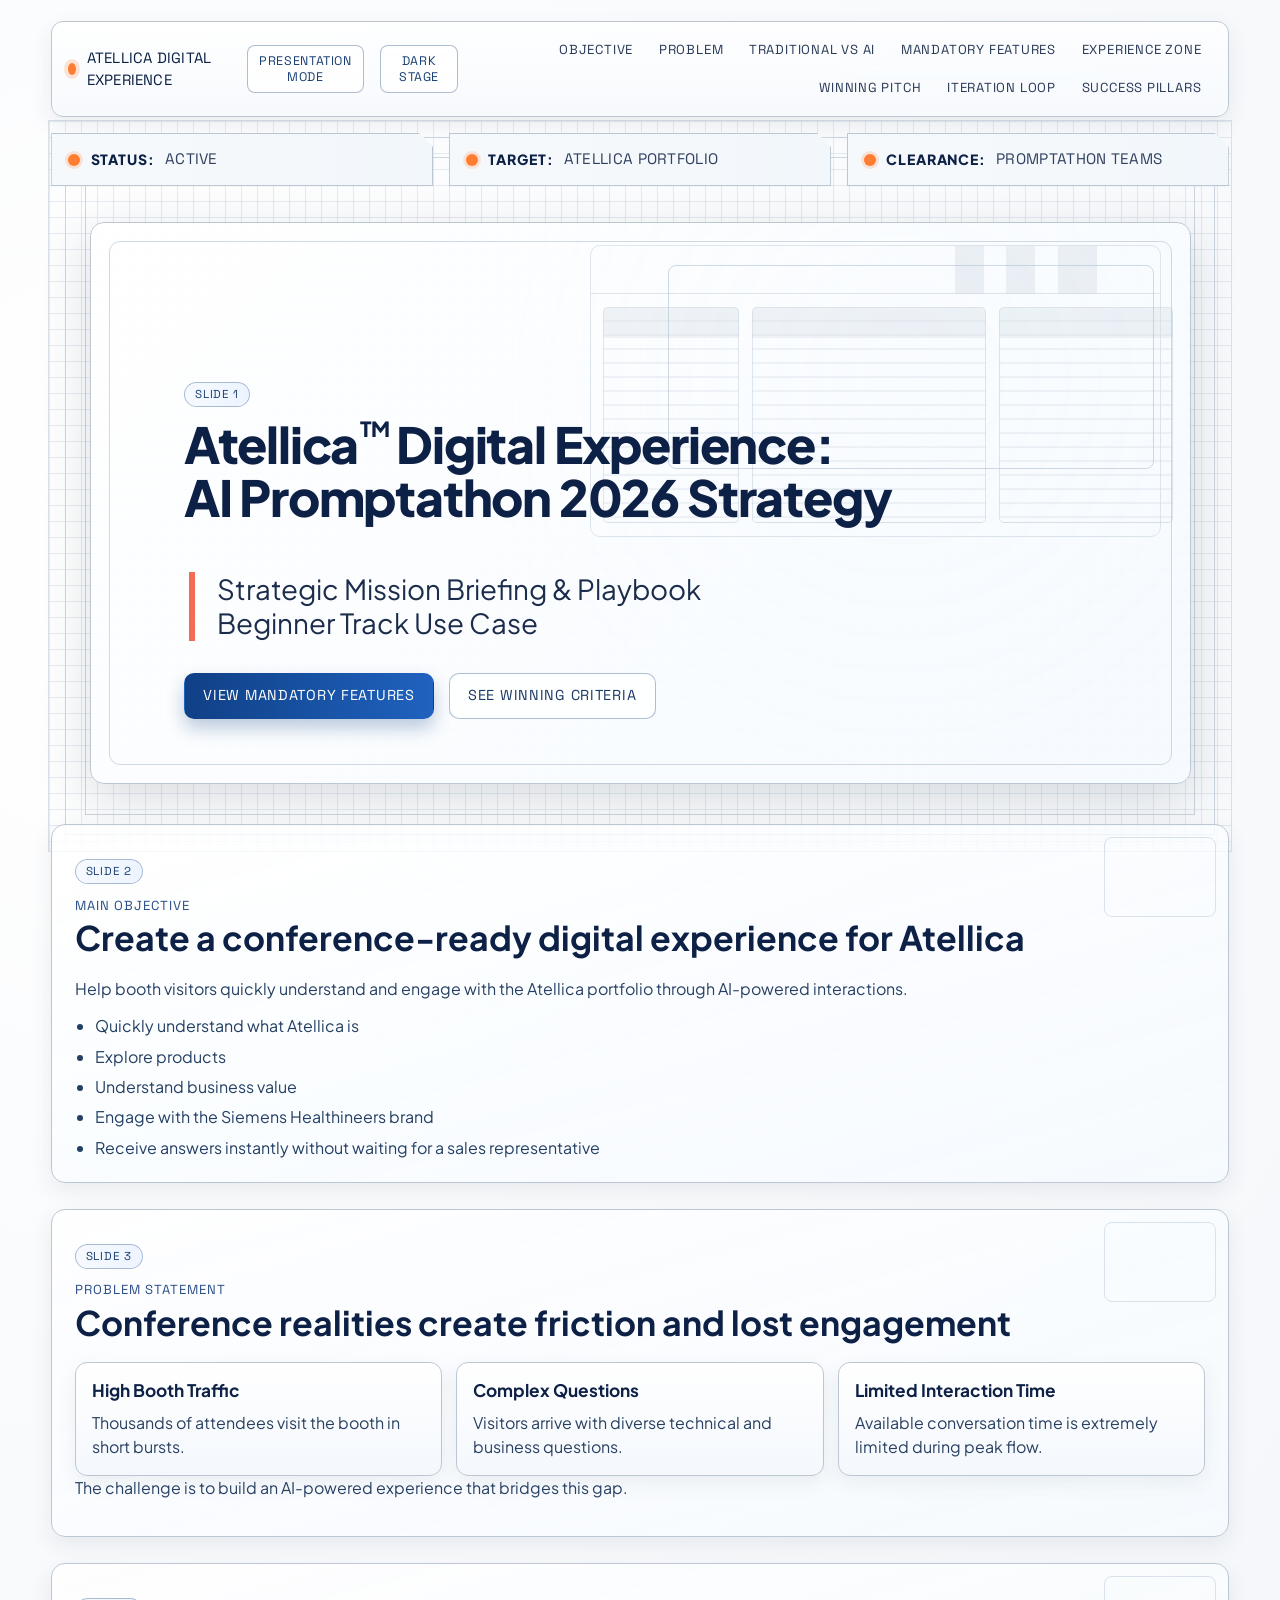
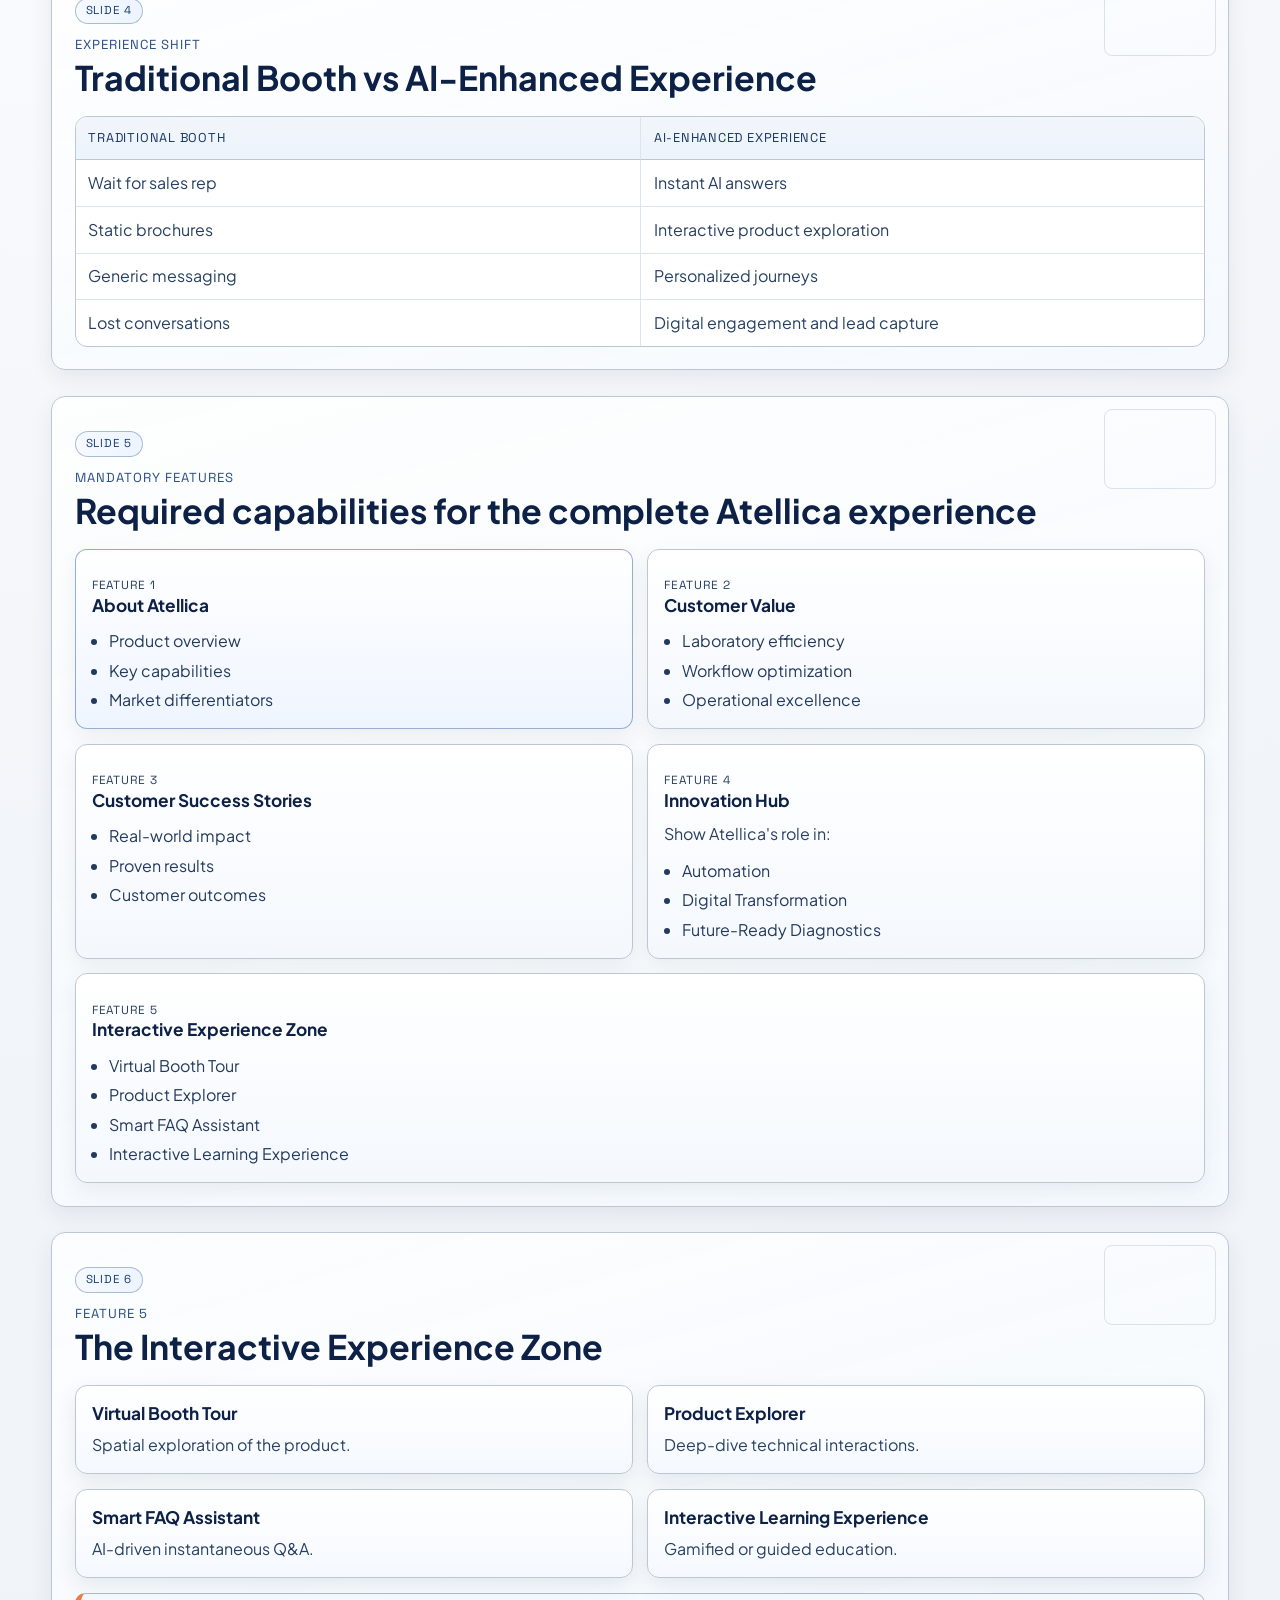
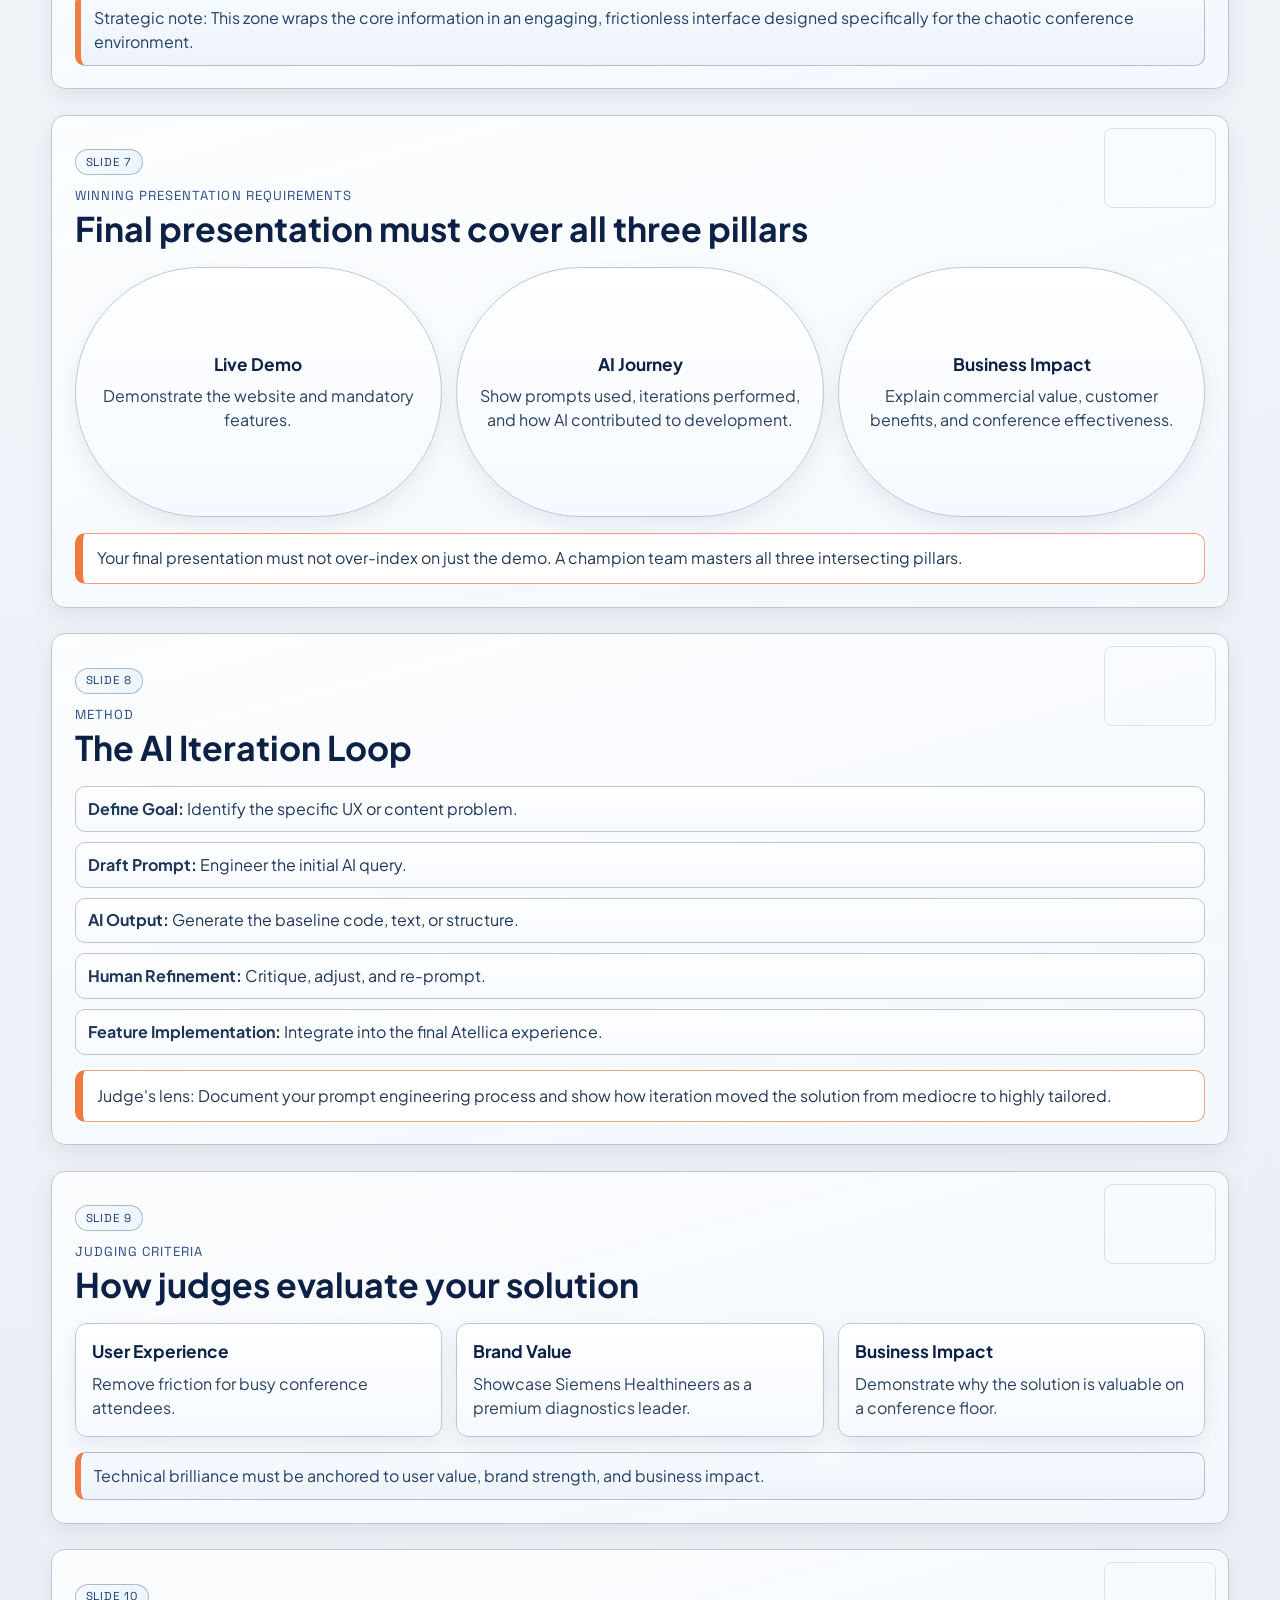
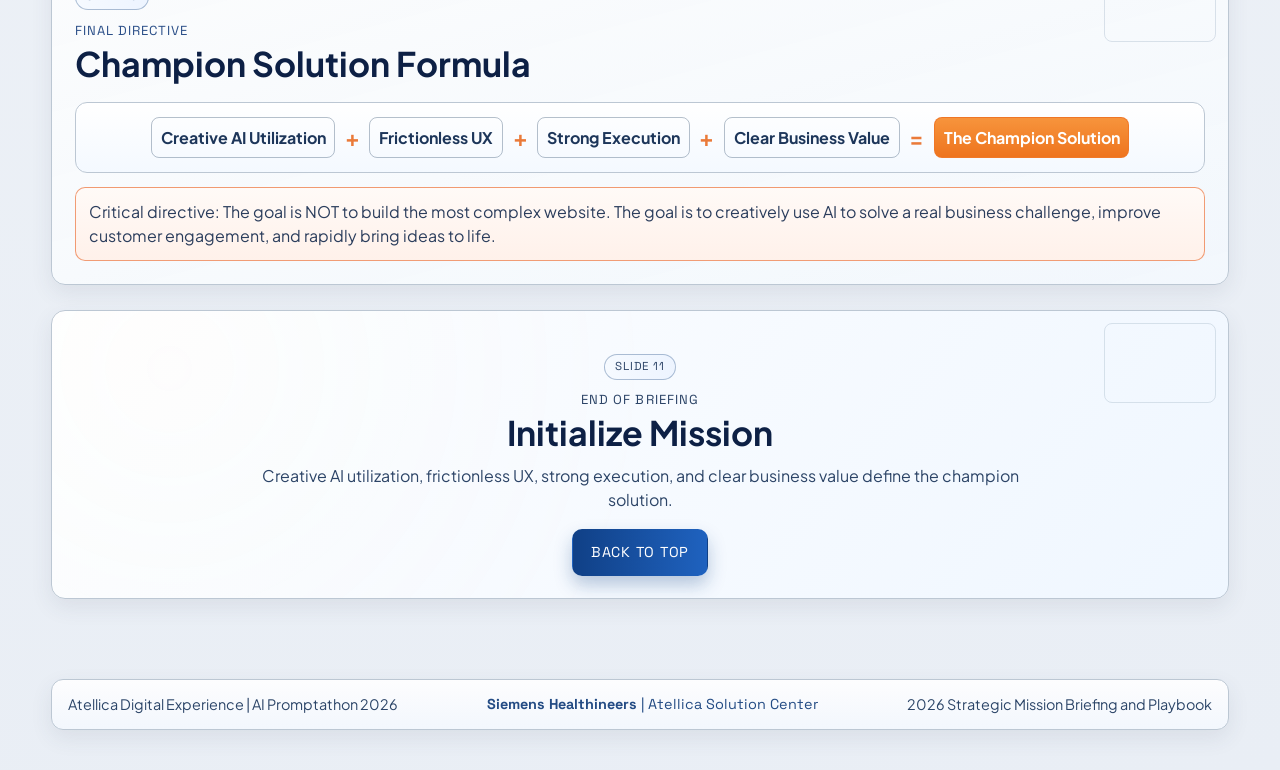
==== AI Beginner/index.html @ e0480869 "Initial commit" ====
<!doctype html>
<html lang="en">
  <head>
    <meta charset="UTF-8" />
    <meta name="viewport" content="width=device-width, initial-scale=1" />
    <title>Atellica Digital Experience: AI Promptathon 2026 Strategy</title>
    <meta
      name="description"
      content="Strategic mission briefing and playbook for the Atellica Digital Experience AI Promptathon 2026 beginner track use case."
    />
    <meta
      name="keywords"
      content="Atellica, AI Promptathon, strategy, mission briefing, playbook, digital experience"
    />
    <meta name="author" content="Atellica Digital Experience Team" />
    <meta name="robots" content="index, follow" />

    <meta property="og:type" content="website" />
    <meta property="og:url" content="https://atellica-dx.example.com/" />
    <meta
      property="og:title"
      content="Atellica Digital Experience: AI Promptathon 2026 Strategy"
    />
    <meta
      property="og:description"
      content="Strategic mission briefing and playbook for the beginner track use case."
    />
    <meta property="og:site_name" content="Atellica Digital Experience" />
    <meta property="og:locale" content="en_US" />

    <meta name="twitter:card" content="summary_large_image" />
    <meta
      name="twitter:title"
      content="Atellica Digital Experience: AI Promptathon 2026 Strategy"
    />
    <meta
      name="twitter:description"
      content="Strategic mission briefing and playbook for the beginner track use case."
    />
    <meta property="og:image" content="https://atellica-dx.example.com/social-preview.svg" />
    <meta name="twitter:image" content="https://atellica-dx.example.com/social-preview.svg" />
    <meta name="theme-color" content="#0d2045" />

    <link rel="canonical" href="https://atellica-dx.example.com/" />
    <link rel="icon" type="image/svg+xml" href="favicon.svg" />
    <link rel="preconnect" href="https://fonts.googleapis.com" />
    <link rel="preconnect" href="https://fonts.gstatic.com" crossorigin />
    <link
      href="https://fonts.googleapis.com/css2?family=Plus+Jakarta+Sans:wght@400;500;700;800&family=Space+Grotesk:wght@500;700&display=swap"
      rel="stylesheet"
    />
    <link rel="stylesheet" href="styles.css" />

    <script type="application/ld+json">
      {
        "@context": "https://schema.org",
        "@graph": [
          {
            "@type": "Organization",
            "@id": "https://atellica-dx.example.com/#organization",
            "name": "Atellica Digital Experience",
            "url": "https://atellica-dx.example.com/"
          },
          {
            "@type": "WebPage",
            "@id": "https://atellica-dx.example.com/#webpage",
            "name": "Atellica Digital Experience: AI Promptathon 2026 Strategy",
            "description": "Strategic mission briefing and playbook for the beginner track use case.",
            "isPartOf": {
              "@id": "https://atellica-dx.example.com/#website"
            },
            "about": {
              "@type": "Thing",
              "name": "AI Promptathon 2026"
            },
            "inLanguage": "en"
          },
          {
            "@type": "WebSite",
            "@id": "https://atellica-dx.example.com/#website",
            "url": "https://atellica-dx.example.com/",
            "name": "Atellica Digital Experience"
          },
          {
            "@type": "Event",
            "name": "AI Promptathon 2026",
            "eventStatus": "https://schema.org/EventScheduled",
            "eventAttendanceMode": "https://schema.org/OnlineEventAttendanceMode",
            "organizer": {
              "@id": "https://atellica-dx.example.com/#organization"
            },
            "description": "Strategic mission briefing and playbook for the beginner track." 
          }
        ]
      }
    </script>
  </head>
  <body>
    <a class="skip-link" href="#main-content">Skip to content</a>

    <div class="page-bg" aria-hidden="true"></div>

    <header class="site-header">
      <div class="nav-shell">
        <a class="brand" href="#main-content" aria-label="Atellica home">
          <span class="brand-mark" aria-hidden="true"></span>
          <span class="brand-text">Atellica Digital Experience</span>
        </a>
        <button class="menu-toggle" type="button" aria-expanded="false" aria-controls="site-nav">
          Menu
        </button>
        <button id="presentation-toggle" class="presentation-toggle" type="button" aria-pressed="false">
          Presentation Mode
        </button>
        <button id="theme-toggle" class="presentation-toggle" type="button" aria-pressed="false">
          Dark Stage
        </button>
        <nav id="site-nav" class="site-nav" aria-label="Primary navigation">
          <a href="#mission">Objective</a>
          <a href="#challenge">Problem</a>
          <a href="#comparison">Traditional vs AI</a>
          <a href="#features">Mandatory Features</a>
          <a href="#zone">Experience Zone</a>
          <a href="#winning-pitch">Winning Pitch</a>
          <a href="#iteration-loop">Iteration Loop</a>
          <a href="#success-pillars">Success Pillars</a>
        </nav>
      </div>

      <div class="chip-row" aria-label="Mission metadata">
        <div class="chip">
          <span class="dot" aria-hidden="true"></span>
          <span class="chip-label">Status:</span>
          <span class="chip-value">Active</span>
        </div>
        <div class="chip">
          <span class="dot" aria-hidden="true"></span>
          <span class="chip-label">Target:</span>
          <span class="chip-value">Atellica Portfolio</span>
        </div>
        <div class="chip">
          <span class="dot" aria-hidden="true"></span>
          <span class="chip-label">Clearance:</span>
          <span class="chip-value">Promptathon Teams</span>
        </div>
      </div>
    </header>

    <main id="main-content" class="main-shell">
      <section class="hero-wrap" aria-labelledby="hero-title" data-slide="Slide 1">
        <div class="hero-card">
          <p class="slide-label">Slide 1</p>
          <div class="wireframe" aria-hidden="true">
            <div class="wf-toolbar"></div>
            <div class="wf-columns">
              <div class="wf-col-left"></div>
              <div class="wf-col-center"></div>
              <div class="wf-col-right"></div>
            </div>
          </div>

          <h1 id="hero-title">
            Atellica<span class="tm">TM</span> Digital Experience:
            <br />
            AI Promptathon 2026 Strategy
          </h1>

          <p class="subhead">
            Strategic Mission Briefing &amp; Playbook
            <br />
            Beginner Track Use Case
          </p>

          <div class="hero-actions">
            <a class="btn btn-primary" href="#features">View Mandatory Features</a>
            <a class="btn btn-ghost" href="#winning-pitch">See Winning Criteria</a>
          </div>
        </div>
      </section>

      <section id="mission" class="section" aria-labelledby="mission-title" data-slide="Slide 2">
        <p class="slide-label">Slide 2</p>
        <div class="section-head">
          <p class="eyebrow">Main Objective</p>
          <h2 id="mission-title">Create a conference-ready digital experience for Atellica</h2>
        </div>
        <p class="lead-text">Help booth visitors quickly understand and engage with the Atellica portfolio through AI-powered interactions.</p>
        <ul class="objective-list">
          <li>Quickly understand what Atellica is</li>
          <li>Explore products</li>
          <li>Understand business value</li>
          <li>Engage with the Siemens Healthineers brand</li>
          <li>Receive answers instantly without waiting for a sales representative</li>
        </ul>
      </section>

      <section id="challenge" class="section" aria-labelledby="challenge-title" data-slide="Slide 3">
        <p class="slide-label">Slide 3</p>
        <div class="section-head">
          <p class="eyebrow">Problem Statement</p>
          <h2 id="challenge-title">Conference realities create friction and lost engagement</h2>
        </div>
        <div class="card-grid mission-grid">
          <article class="info-card">
            <h3>High Booth Traffic</h3>
            <p>Thousands of attendees visit the booth in short bursts.</p>
          </article>
          <article class="info-card">
            <h3>Complex Questions</h3>
            <p>Visitors arrive with diverse technical and business questions.</p>
          </article>
          <article class="info-card">
            <h3>Limited Interaction Time</h3>
            <p>Available conversation time is extremely limited during peak flow.</p>
          </article>
        </div>
        <p class="lead-text">The challenge is to build an AI-powered experience that bridges this gap.</p>
      </section>

      <section id="comparison" class="section" aria-labelledby="comparison-title" data-slide="Slide 4">
        <p class="slide-label">Slide 4</p>
        <div class="section-head">
          <p class="eyebrow">Experience Shift</p>
          <h2 id="comparison-title">Traditional Booth vs AI-Enhanced Experience</h2>
        </div>
        <div class="compare-grid" role="table" aria-label="Traditional vs AI-enhanced experience comparison">
          <div class="compare-header" role="rowgroup">
            <p role="columnheader">Traditional Booth</p>
            <p role="columnheader">AI-Enhanced Experience</p>
          </div>
          <div class="compare-row" role="row">
            <p role="cell">Wait for sales rep</p>
            <p role="cell">Instant AI answers</p>
          </div>
          <div class="compare-row" role="row">
            <p role="cell">Static brochures</p>
            <p role="cell">Interactive product exploration</p>
          </div>
          <div class="compare-row" role="row">
            <p role="cell">Generic messaging</p>
            <p role="cell">Personalized journeys</p>
          </div>
          <div class="compare-row" role="row">
            <p role="cell">Lost conversations</p>
            <p role="cell">Digital engagement and lead capture</p>
          </div>
        </div>
      </section>

      <section id="features" class="section" aria-labelledby="features-title" data-slide="Slide 5">
        <p class="slide-label">Slide 5</p>
        <div class="section-head">
          <p class="eyebrow">Mandatory Features</p>
          <h2 id="features-title">Required capabilities for the complete Atellica experience</h2>
        </div>
        <div class="card-grid mandatory-grid">
          <article class="track-card featured mandatory-card">
            <p class="track-tag">Feature 1</p>
            <h3>About Atellica</h3>
            <ul>
              <li>Product overview</li>
              <li>Key capabilities</li>
              <li>Market differentiators</li>
            </ul>
          </article>
          <article class="track-card mandatory-card">
            <p class="track-tag">Feature 2</p>
            <h3>Customer Value</h3>
            <ul>
              <li>Laboratory efficiency</li>
              <li>Workflow optimization</li>
              <li>Operational excellence</li>
            </ul>
          </article>
          <article class="track-card mandatory-card">
            <p class="track-tag">Feature 3</p>
            <h3>Customer Success Stories</h3>
            <ul>
              <li>Real-world impact</li>
              <li>Proven results</li>
              <li>Customer outcomes</li>
            </ul>
          </article>
          <article class="track-card mandatory-card">
            <p class="track-tag">Feature 4</p>
            <h3>Innovation Hub</h3>
            <p>Show Atellica's role in:</p>
            <ul>
              <li>Automation</li>
              <li>Digital Transformation</li>
              <li>Future-Ready Diagnostics</li>
            </ul>
          </article>
          <article class="track-card mandatory-card mandatory-wide">
            <p class="track-tag">Feature 5</p>
            <h3>Interactive Experience Zone</h3>
            <ul>
              <li>Virtual Booth Tour</li>
              <li>Product Explorer</li>
              <li>Smart FAQ Assistant</li>
              <li>Interactive Learning Experience</li>
            </ul>
          </article>
        </div>
      </section>

      <section id="zone" class="section" aria-labelledby="zone-title" data-slide="Slide 6">
        <p class="slide-label">Slide 6</p>
        <div class="section-head">
          <p class="eyebrow">Feature 5</p>
          <h2 id="zone-title">The Interactive Experience Zone</h2>
        </div>
        <div class="card-grid zone-grid">
          <article class="zone-card">
            <h3>Virtual Booth Tour</h3>
            <p>Spatial exploration of the product.</p>
          </article>
          <article class="zone-card">
            <h3>Product Explorer</h3>
            <p>Deep-dive technical interactions.</p>
          </article>
          <article class="zone-card">
            <h3>Smart FAQ Assistant</h3>
            <p>AI-driven instantaneous Q&amp;A.</p>
          </article>
          <article class="zone-card">
            <h3>Interactive Learning Experience</h3>
            <p>Gamified or guided education.</p>
          </article>
        </div>
        <p class="strategic-note">
          Strategic note: This zone wraps the core information in an engaging, frictionless interface designed specifically
          for the chaotic conference environment.
        </p>
      </section>

      <section id="winning-pitch" class="section" aria-labelledby="winning-title" data-slide="Slide 7">
        <p class="slide-label">Slide 7</p>
        <div class="section-head">
          <p class="eyebrow">Winning Presentation Requirements</p>
          <h2 id="winning-title">Final presentation must cover all three pillars</h2>
        </div>
        <div class="pillars-grid">
          <article class="pillar-card">
            <h3>Live Demo</h3>
            <p>Demonstrate the website and mandatory features.</p>
          </article>
          <article class="pillar-card">
            <h3>AI Journey</h3>
            <p>Show prompts used, iterations performed, and how AI contributed to development.</p>
          </article>
          <article class="pillar-card">
            <h3>Business Impact</h3>
            <p>Explain commercial value, customer benefits, and conference effectiveness.</p>
          </article>
        </div>
        <aside class="judge-lens" aria-label="Judge lens">
          Your final presentation must not over-index on just the demo. A champion team masters all three intersecting pillars.
        </aside>
      </section>

      <section id="iteration-loop" class="section" aria-labelledby="loop-title" data-slide="Slide 8">
        <p class="slide-label">Slide 8</p>
        <div class="section-head">
          <p class="eyebrow">Method</p>
          <h2 id="loop-title">The AI Iteration Loop</h2>
        </div>
        <ol class="loop-list">
          <li><strong>Define Goal:</strong> Identify the specific UX or content problem.</li>
          <li><strong>Draft Prompt:</strong> Engineer the initial AI query.</li>
          <li><strong>AI Output:</strong> Generate the baseline code, text, or structure.</li>
          <li><strong>Human Refinement:</strong> Critique, adjust, and re-prompt.</li>
          <li><strong>Feature Implementation:</strong> Integrate into the final Atellica experience.</li>
        </ol>
        <aside class="judge-lens" aria-label="Judge expectation">
          Judge's lens: Document your prompt engineering process and show how iteration moved the solution from mediocre to highly tailored.
        </aside>
      </section>

      <section id="success-pillars" class="section" aria-labelledby="success-title" data-slide="Slide 9">
        <p class="slide-label">Slide 9</p>
        <div class="section-head">
          <p class="eyebrow">Judging Criteria</p>
          <h2 id="success-title">How judges evaluate your solution</h2>
        </div>
        <div class="card-grid success-grid">
          <article class="success-card">
            <h3>User Experience</h3>
            <p>Remove friction for busy conference attendees.</p>
          </article>
          <article class="success-card">
            <h3>Brand Value</h3>
            <p>Showcase Siemens Healthineers as a premium diagnostics leader.</p>
          </article>
          <article class="success-card">
            <h3>Business Impact</h3>
            <p>Demonstrate why the solution is valuable on a conference floor.</p>
          </article>
        </div>
        <p class="strategic-note">Technical brilliance must be anchored to user value, brand strength, and business impact.</p>
      </section>

      <section class="section" aria-labelledby="champion-title" data-slide="Slide 10">
        <p class="slide-label">Slide 10</p>
        <div class="section-head">
          <p class="eyebrow">Final Directive</p>
          <h2 id="champion-title">Champion Solution Formula</h2>
        </div>
        <div class="formula">
          <span>Creative AI Utilization</span>
          <span class="operator">+</span>
          <span>Frictionless UX</span>
          <span class="operator">+</span>
          <span>Strong Execution</span>
          <span class="operator">+</span>
          <span>Clear Business Value</span>
          <span class="operator">=</span>
          <span class="champion">The Champion Solution</span>
        </div>
        <p class="critical-directive">
          Critical directive: The goal is NOT to build the most complex website. The goal is to creatively use AI to solve a real business challenge, improve customer engagement, and rapidly bring ideas to life.
        </p>
      </section>

      <section class="section cta" aria-labelledby="cta-title" data-slide="Slide 11">
        <p class="slide-label">Slide 11</p>
        <p class="eyebrow">End Of Briefing</p>
        <h2 id="cta-title">Initialize Mission</h2>
        <p>Creative AI utilization, frictionless UX, strong execution, and clear business value define the champion solution.</p>
        <a class="btn btn-primary" href="#main-content">Back to Top</a>
      </section>
    </main>

    <footer class="site-footer">
      <p>Atellica Digital Experience | AI Promptathon 2026</p>
      <p class="brandline"><strong>Siemens Healthineers</strong> | Atellica Solution Center</p>
      <p><span id="year"></span> Strategic Mission Briefing and Playbook</p>
    </footer>

    <script src="script.js"></script>
  </body>
</html>
---- AI Beginner/styles.css ----
:root {
  --bg-soft: #f4f7fb;
  --ink: #0d2045;
  --ink-muted: #31415f;
  --line: #cfd8e2;
  --line-strong: #bcc7d3;
  --card: #f8fbff;
  --accent-orange: #ff7d31;
  --accent-red: #f36a57;
  --accent-blue: #1f4f95;
  --shadow: 0 16px 50px rgba(40, 56, 74, 0.16);
  --chip-shadow: 0 8px 22px rgba(55, 72, 94, 0.09);
}

body.dark-stage {
  --bg-soft: #081224;
  --ink: #e5edfa;
  --ink-muted: #b6c8e6;
  --line: #234268;
  --line-strong: #2f4e75;
  --card: #12233d;
  --shadow: 0 16px 50px rgba(0, 0, 0, 0.35);
  --chip-shadow: 0 10px 28px rgba(0, 0, 0, 0.4);
}

* {
  box-sizing: border-box;
}

html,
body {
  margin: 0;
  min-height: 100%;
}

body {
  font-family: "Plus Jakarta Sans", "Segoe UI", sans-serif;
  color: var(--ink);
  background:
    radial-gradient(circle at 12% 10%, #ffffff 0%, #f2f5f9 38%, #e9eef5 100%),
    var(--bg-soft);
  overflow-x: hidden;
  line-height: 1.5;
}

body.dark-stage {
  background:
    radial-gradient(circle at 20% 12%, #0f2345 0%, #09162e 45%, #050b17 100%),
    var(--bg-soft);
}

a {
  color: inherit;
}

.skip-link {
  position: absolute;
  left: -9999px;
  top: auto;
}

.skip-link:focus {
  left: 12px;
  top: 12px;
  z-index: 20;
  background: #ffffff;
  color: var(--ink);
  padding: 8px 12px;
  border-radius: 6px;
  outline: 2px solid var(--accent-orange);
}

.page-bg {
  position: fixed;
  inset: 7.5rem 3rem 3rem;
  border: 1px solid var(--line);
  opacity: 0.75;
  z-index: -2;
  background-image:
    linear-gradient(to right, rgba(159, 177, 197, 0.32) 1px, transparent 1px),
    linear-gradient(to bottom, rgba(159, 177, 197, 0.32) 1px, transparent 1px);
  background-size: 16px 16px;
}

.page-bg::before,
.page-bg::after {
  content: "";
  position: absolute;
  border: 1px solid var(--line-strong);
  pointer-events: none;
}

.page-bg::before {
  inset: 16px;
}

.page-bg::after {
  inset: 36px;
}

.site-header {
  width: min(1280px, 92vw);
  margin: 1.3rem auto 0;
}

.nav-shell {
  display: flex;
  align-items: center;
  justify-content: space-between;
  gap: 1rem;
  border: 1px solid var(--line-strong);
  background: linear-gradient(180deg, rgba(255, 255, 255, 0.76), rgba(246, 249, 253, 0.92));
  backdrop-filter: blur(6px);
  border-radius: 12px;
  box-shadow: var(--chip-shadow);
  padding: 0.72rem 1rem;
}

.brand {
  display: inline-flex;
  align-items: center;
  gap: 0.65rem;
  text-decoration: none;
}

.brand-mark {
  width: 12px;
  height: 12px;
  border-radius: 50%;
  background: var(--accent-orange);
  box-shadow: 0 0 0 4px rgba(255, 125, 49, 0.2);
}

.brand-text {
  font-family: "Space Grotesk", sans-serif;
  letter-spacing: 0.015em;
  font-size: 0.93rem;
  text-transform: uppercase;
}

.menu-toggle {
  display: none;
  border: 1px solid var(--line-strong);
  background: #ffffff;
  color: var(--ink);
  border-radius: 8px;
  padding: 0.44rem 0.78rem;
  font-weight: 700;
}

.presentation-toggle {
  border: 1px solid rgba(28, 67, 120, 0.35);
  background: rgba(255, 255, 255, 0.88);
  color: #1a3f73;
  border-radius: 8px;
  padding: 0.45rem 0.7rem;
  font-family: "Space Grotesk", sans-serif;
  font-size: 0.78rem;
  text-transform: uppercase;
  letter-spacing: 0.05em;
}

.presentation-toggle[aria-pressed="true"] {
  background: linear-gradient(90deg, #1f4f95, #255fab);
  color: #ffffff;
  border-color: #1f4f95;
}

.site-nav {
  display: flex;
  align-items: center;
  gap: 0.3rem;
  flex-wrap: wrap;
  justify-content: flex-end;
}

.site-nav a {
  text-decoration: none;
  font-family: "Space Grotesk", sans-serif;
  text-transform: uppercase;
  font-size: 0.82rem;
  letter-spacing: 0.06em;
  padding: 0.42rem 0.65rem;
  border-radius: 6px;
  color: #2a3a58;
}

.site-nav a:hover,
.site-nav a:focus-visible {
  background: rgba(43, 87, 148, 0.1);
  color: #143c75;
}

.chip-row {
  width: 100%;
  margin: 1rem auto 1.4rem;
  display: grid;
  gap: 1rem;
  grid-template-columns: repeat(3, minmax(0, 1fr));
  animation: slideDown 680ms ease-out both;
}

.chip {
  display: flex;
  align-items: center;
  gap: 0.65rem;
  border: 1px solid var(--line-strong);
  background: linear-gradient(90deg, #f6f9fc, #f2f7fb);
  box-shadow: var(--chip-shadow);
  border-radius: 0;
  padding: 0.9rem 1rem;
  min-height: 3rem;
  position: relative;
  clip-path: polygon(0 0, calc(100% - 14px) 0, 100% 14px, 100% 100%, 0 100%);
}

body.dark-stage .chip {
  background: linear-gradient(90deg, #122744, #10233d);
}

.dot {
  width: 12px;
  height: 12px;
  border-radius: 50%;
  background: var(--accent-orange);
  box-shadow: 0 0 0 3px rgba(255, 125, 49, 0.18);
  flex: 0 0 12px;
}

.chip-label {
  text-transform: uppercase;
  letter-spacing: 0.06em;
  font-weight: 800;
  font-size: 0.88rem;
}

.chip-value {
  text-transform: uppercase;
  letter-spacing: 0.02em;
  color: var(--ink-muted);
  font-family: "Space Grotesk", sans-serif;
  font-size: 0.95rem;
}

.main-shell {
  width: min(1280px, 92vw);
  margin: 0 auto;
  padding-bottom: 4rem;
}

body.presentation-mode .main-shell {
  height: calc(100vh - 180px);
  overflow-y: auto;
  scroll-snap-type: y mandatory;
  padding-bottom: 1rem;
}

body.presentation-mode .hero-wrap,
body.presentation-mode .section {
  scroll-snap-align: start;
}

body.presentation-mode .hero-wrap {
  min-height: calc(100vh - 220px);
  display: flex;
  align-items: center;
}

body.presentation-mode .section {
  min-height: calc(100vh - 220px);
  display: flex;
  flex-direction: column;
  justify-content: center;
}

.hero-wrap {
  margin-top: 0.4rem;
}

.hero-card {
  position: relative;
  margin: 2.2rem auto 2.5rem;
  width: min(1140px, 86vw);
  min-height: 550px;
  border-radius: 14px;
  border: 1px solid var(--line-strong);
  box-shadow: var(--shadow);
  background:
    linear-gradient(135deg, rgba(255, 255, 255, 0.9), rgba(245, 250, 255, 0.9)),
    radial-gradient(circle at 74% 28%, rgba(235, 242, 250, 0.55), transparent 48%);
  padding: 9.8rem 5.8rem 4rem;
  overflow: hidden;
  animation: riseIn 860ms cubic-bezier(0.2, 0.65, 0.2, 1) both;
}

body.dark-stage .hero-card {
  background:
    linear-gradient(135deg, rgba(12, 27, 50, 0.92), rgba(10, 22, 41, 0.92)),
    radial-gradient(circle at 74% 28%, rgba(42, 79, 133, 0.3), transparent 48%);
}

.slide-label {
  display: inline-block;
  margin: 0 0 0.7rem;
  border: 1px solid rgba(33, 74, 130, 0.35);
  background: linear-gradient(90deg, #f6faff, #edf4ff);
  color: #1a3e71;
  border-radius: 999px;
  padding: 0.2rem 0.62rem;
  font-family: "Space Grotesk", sans-serif;
  font-size: 0.72rem;
  text-transform: uppercase;
  letter-spacing: 0.08em;
}

body.dark-stage .slide-label {
  background: linear-gradient(90deg, #12325e, #183d70);
  color: #e8f1ff;
  border-color: rgba(141, 183, 238, 0.35);
}

.hero-card::before,
.hero-card::after {
  content: "";
  position: absolute;
  border: 1px solid rgba(177, 193, 209, 0.6);
  pointer-events: none;
}

.hero-card::before {
  top: 18px;
  left: 18px;
  right: 18px;
  bottom: 18px;
  border-radius: 11px;
}

.hero-card::after {
  top: 42px;
  right: 36px;
  width: 44%;
  height: 36%;
  border-radius: 8px;
}

.wireframe {
  position: absolute;
  right: 1.8rem;
  top: 1.4rem;
  width: 52%;
  height: 52%;
  border: 1px solid rgba(180, 194, 209, 0.65);
  border-radius: 10px;
  opacity: 0.62;
  animation: fadeIn 1.1s ease-out both;
}

.wf-toolbar {
  height: 3rem;
  border-bottom: 1px solid rgba(180, 194, 209, 0.65);
  background:
    linear-gradient(90deg, transparent 0 64%, rgba(188, 200, 212, 0.42) 64% 69%, transparent 69% 73%, rgba(188, 200, 212, 0.42) 73% 78%, transparent 78% 82%, rgba(188, 200, 212, 0.42) 82% 89%, transparent 89%);
}

.wf-columns {
  display: grid;
  grid-template-columns: 25% 43% 32%;
  gap: 0.8rem;
  padding: 0.8rem;
  height: calc(100% - 3rem);
}

.wf-col-left,
.wf-col-center,
.wf-col-right {
  border: 1px solid rgba(180, 194, 209, 0.65);
  border-radius: 5px;
  background:
    linear-gradient(180deg, rgba(190, 202, 214, 0.35) 0 14%, transparent 14% 100%),
    repeating-linear-gradient(180deg, transparent 0 12px, rgba(197, 208, 220, 0.4) 12px 14px);
}

h1 {
  position: relative;
  z-index: 2;
  margin: 0;
  max-width: 840px;
  font-family: "Plus Jakarta Sans", sans-serif;
  font-weight: 800;
  letter-spacing: -0.024em;
  font-size: clamp(2rem, 2.45vw + 1.15rem, 4.7rem);
  line-height: 1.06;
  color: var(--ink);
}

.tm {
  font-size: 0.42em;
  vertical-align: top;
  margin-left: 0.1rem;
}

.subhead {
  position: relative;
  z-index: 2;
  margin-top: 3rem;
  margin-left: 0.35rem;
  font-size: clamp(1.2rem, 1.1vw + 0.85rem, 2.6rem);
  line-height: 1.24;
  color: #1c2d4b;
  max-width: 760px;
  padding-left: 1.35rem;
  border-left: 6px solid var(--accent-red);
}

.hero-actions {
  display: flex;
  flex-wrap: wrap;
  gap: 0.9rem;
  margin-top: 2rem;
}

.btn {
  display: inline-flex;
  align-items: center;
  justify-content: center;
  text-decoration: none;
  border-radius: 10px;
  padding: 0.72rem 1.15rem;
  min-height: 2.7rem;
  font-family: "Space Grotesk", sans-serif;
  font-size: 0.9rem;
  text-transform: uppercase;
  letter-spacing: 0.05em;
  border: 1px solid transparent;
  transition: transform 180ms ease, box-shadow 180ms ease, background 180ms ease;
}

.btn:hover,
.btn:focus-visible {
  transform: translateY(-1px);
}

.btn-primary {
  color: #ffffff;
  background: linear-gradient(90deg, #104086, #1f62bf);
  box-shadow: 0 9px 18px rgba(15, 63, 130, 0.28);
}

.btn-primary:hover,
.btn-primary:focus-visible {
  box-shadow: 0 12px 20px rgba(15, 63, 130, 0.34);
}

.btn-ghost {
  color: #1c3867;
  border-color: rgba(28, 67, 120, 0.35);
  background: rgba(255, 255, 255, 0.8);
}

.section {
  margin-top: 1.6rem;
  border: 1px solid var(--line-strong);
  border-radius: 14px;
  background: linear-gradient(165deg, rgba(255, 255, 255, 0.8), rgba(245, 250, 255, 0.76));
  box-shadow: var(--chip-shadow);
  padding: 2rem 1.4rem 1.4rem;
  position: relative;
  overflow: hidden;
}

body.dark-stage .section,
body.dark-stage .info-card,
body.dark-stage .track-card,
body.dark-stage .zone-card,
body.dark-stage .success-card,
body.dark-stage .pillar-card,
body.dark-stage .score-card,
body.dark-stage .compare-grid,
body.dark-stage .faq-list details,
body.dark-stage .timeline li,
body.dark-stage .loop-list li,
body.dark-stage .formula,
body.dark-stage .site-footer,
body.dark-stage .nav-shell {
  background: linear-gradient(180deg, #10233e, #0d1d35);
}

body.dark-stage .compare-header p,
body.dark-stage .compare-row p,
body.dark-stage .track-card p,
body.dark-stage .lead-text,
body.dark-stage .objective-list,
body.dark-stage .strategic-note,
body.dark-stage .critical-directive,
body.dark-stage .judge-lens,
body.dark-stage .zone-card p,
body.dark-stage .success-card p,
body.dark-stage .pillar-card p,
body.dark-stage .brandline,
body.dark-stage .site-nav a,
body.dark-stage .chip-value,
body.dark-stage .eyebrow,
body.dark-stage .week,
body.dark-stage .metric-head,
body.dark-stage .faq-list p {
  color: #d2e0f6;
}

body.dark-stage .btn-ghost {
  color: #d7e7ff;
  border-color: rgba(143, 179, 230, 0.4);
  background: rgba(10, 28, 53, 0.6);
}

.section::after {
  content: "";
  position: absolute;
  top: 12px;
  right: 12px;
  width: 110px;
  height: 78px;
  border: 1px solid rgba(177, 193, 209, 0.45);
  border-radius: 8px;
  pointer-events: none;
}

.section-head {
  margin-bottom: 1.1rem;
}

.lead-text {
  color: #274063;
  margin-bottom: 0.85rem;
}

.objective-list {
  margin: 0;
  padding-left: 1.25rem;
  color: #233f63;
}

.objective-list li + li {
  margin-top: 0.4rem;
}

.eyebrow {
  margin: 0;
  font-family: "Space Grotesk", sans-serif;
  font-size: 0.82rem;
  text-transform: uppercase;
  letter-spacing: 0.08em;
  color: #2b4f88;
}

h2 {
  margin: 0.2rem 0 0;
  font-size: clamp(1.4rem, 1.4vw + 1rem, 2.2rem);
  line-height: 1.2;
}

h3 {
  margin: 0;
  font-size: 1.08rem;
  line-height: 1.3;
}

p {
  margin: 0;
}

.card-grid {
  display: grid;
  grid-template-columns: repeat(12, 1fr);
  gap: 0.9rem;
}

.mission-grid .info-card {
  grid-column: span 4;
}

.track-grid .track-card {
  grid-column: span 4;
}

.mandatory-grid .mandatory-card {
  grid-column: span 6;
}

.mandatory-grid .mandatory-wide {
  grid-column: 1 / -1;
}

.compare-grid {
  border: 1px solid var(--line-strong);
  border-radius: 12px;
  overflow: hidden;
  background: #ffffff;
}

.compare-header,
.compare-row {
  display: grid;
  grid-template-columns: 1fr 1fr;
}

.compare-header p {
  margin: 0;
  padding: 0.72rem 0.8rem;
  font-family: "Space Grotesk", sans-serif;
  text-transform: uppercase;
  letter-spacing: 0.06em;
  font-size: 0.8rem;
  color: #183866;
  background: linear-gradient(180deg, #f2f6fb, #ecf3fb);
  border-bottom: 1px solid var(--line-strong);
}

.compare-row p {
  margin: 0;
  padding: 0.68rem 0.8rem;
  color: #274061;
  border-bottom: 1px solid #dbe5f0;
}

.compare-header p + p,
.compare-row p + p {
  border-left: 1px solid #dbe5f0;
}

.compare-row:last-child p {
  border-bottom: none;
}

.info-card,
.track-card,
.score-card {
  border: 1px solid var(--line-strong);
  border-radius: 12px;
  background: linear-gradient(180deg, #ffffff, #f4f8fd);
  padding: 1rem;
  box-shadow: 0 7px 20px rgba(52, 71, 94, 0.08);
}

.info-card p,
.track-card p {
  margin-top: 0.65rem;
  color: #294060;
}

.track-tag {
  font-family: "Space Grotesk", sans-serif;
  text-transform: uppercase;
  font-size: 0.74rem;
  letter-spacing: 0.08em;
  color: #2c578f;
}

.track-card ul {
  margin: 0.8rem 0 0;
  padding-left: 1.1rem;
  color: #243a5c;
}

.track-card li + li {
  margin-top: 0.35rem;
}

.track-card.featured {
  border-color: rgba(26, 79, 150, 0.45);
  background:
    linear-gradient(180deg, #ffffff, #eff5ff),
    radial-gradient(circle at 90% 5%, rgba(205, 223, 252, 0.6), transparent 35%);
}

.feature-ribbon {
  margin: 0.2rem auto 0.9rem;
  max-width: 440px;
  text-align: center;
  border: 1px solid rgba(239, 116, 44, 0.7);
  border-radius: 999px;
  background: linear-gradient(90deg, #f58a30, #f17619);
  color: #ffffff;
  padding: 0.55rem 0.8rem;
  font-family: "Space Grotesk", sans-serif;
  text-transform: uppercase;
  letter-spacing: 0.03em;
  font-size: 0.82rem;
  box-shadow: 0 10px 22px rgba(235, 122, 45, 0.32);
}

.feature-circles {
  display: grid;
  grid-template-columns: repeat(2, minmax(0, 1fr));
  gap: 1rem;
}

.circle-panel {
  border: 1px solid var(--line-strong);
  border-radius: 999px;
  min-height: 320px;
  background: linear-gradient(180deg, #ffffff, #f5f9ff);
  box-shadow: 0 13px 24px rgba(48, 67, 91, 0.14);
  display: flex;
  flex-direction: column;
  align-items: center;
  justify-content: center;
  text-align: center;
  padding: 1.3rem 1.5rem;
}

.feature-label {
  margin-bottom: 0.3rem;
  color: #2a568f;
  font-family: "Space Grotesk", sans-serif;
  text-transform: uppercase;
  letter-spacing: 0.07em;
  font-size: 0.8rem;
}

.circle-panel h3 {
  font-size: clamp(1.25rem, 0.8vw + 1rem, 1.9rem);
}

.circle-panel p {
  margin-top: 0.55rem;
  color: #253c5f;
}

.circle-panel ul {
  margin: 0.75rem 0 0;
  padding: 0;
  list-style: none;
  display: grid;
  gap: 0.45rem;
}

.circle-panel li {
  background: linear-gradient(180deg, #f6874a, #ef6f3f);
  color: #ffffff;
  border-radius: 8px;
  padding: 0.25rem 0.6rem;
}

.zone-grid .zone-card {
  grid-column: span 6;
}

.zone-card,
.success-card,
.pillar-card {
  border: 1px solid var(--line-strong);
  border-radius: 12px;
  background: linear-gradient(180deg, #ffffff, #f5f9ff);
  padding: 1rem;
  box-shadow: 0 8px 20px rgba(58, 77, 102, 0.1);
}

.zone-card p,
.success-card p,
.pillar-card p {
  margin-top: 0.55rem;
  color: #284061;
}

.strategic-note {
  margin-top: 0.95rem;
  border: 1px solid rgba(57, 80, 112, 0.35);
  border-left: 6px solid #f07d43;
  border-radius: 10px;
  background: linear-gradient(180deg, #f7fbff, #edf3fb);
  padding: 0.7rem 0.85rem;
  color: #213f66;
}

.pillars-grid {
  display: grid;
  gap: 0.9rem;
  grid-template-columns: repeat(3, minmax(0, 1fr));
}

.pillar-card {
  border-radius: 999px;
  min-height: 250px;
  display: flex;
  flex-direction: column;
  align-items: center;
  justify-content: center;
  text-align: center;
  padding: 1.2rem;
}

.judge-lens {
  margin-top: 0.95rem;
  border: 1px solid rgba(236, 121, 68, 0.7);
  border-left: 8px solid #ef7a3e;
  border-radius: 10px;
  background: #ffffff;
  color: #223858;
  padding: 0.8rem 0.9rem;
}

.loop-list {
  margin: 0;
  padding: 0;
  list-style: none;
  display: grid;
  gap: 0.62rem;
}

.loop-list li {
  border: 1px solid var(--line-strong);
  border-radius: 10px;
  padding: 0.62rem 0.75rem;
  background: linear-gradient(180deg, #ffffff, #f7faff);
  color: #1d365a;
}

.success-grid .success-card {
  grid-column: span 4;
}

.formula {
  display: flex;
  align-items: center;
  justify-content: center;
  flex-wrap: wrap;
  gap: 0.45rem;
  border: 1px solid var(--line-strong);
  border-radius: 12px;
  padding: 0.9rem;
  background: linear-gradient(180deg, #ffffff, #f4f9ff);
}

.formula > span {
  border: 1px solid rgba(48, 74, 107, 0.35);
  border-radius: 8px;
  padding: 0.45rem 0.55rem;
  color: #1d365a;
  font-weight: 700;
}

.formula .operator {
  border: none;
  font-size: 1.4rem;
  color: #ea7a39;
  padding: 0 0.15rem;
}

.formula .champion {
  border-color: rgba(240, 119, 39, 0.9);
  background: linear-gradient(180deg, #f7943c, #ee741e);
  color: #ffffff;
}

.critical-directive {
  margin-top: 0.9rem;
  border: 1px solid rgba(236, 117, 63, 0.7);
  border-radius: 10px;
  background: linear-gradient(180deg, #fffaf7, #fff1ea);
  padding: 0.75rem 0.85rem;
  color: #2b3d5c;
}

.timeline {
  list-style: none;
  margin: 0;
  padding: 0;
  display: grid;
  gap: 0.78rem;
}

.timeline li {
  position: relative;
  border: 1px solid var(--line-strong);
  border-radius: 12px;
  background: #ffffff;
  padding: 0.95rem 0.95rem 0.95rem 3.6rem;
}

.timeline li::before {
  content: "";
  position: absolute;
  left: 1rem;
  top: 1rem;
  width: 12px;
  height: 12px;
  border-radius: 50%;
  background: var(--accent-orange);
  box-shadow: 0 0 0 4px rgba(255, 125, 49, 0.2);
}

.week {
  display: inline-block;
  margin-bottom: 0.35rem;
  font-family: "Space Grotesk", sans-serif;
  font-size: 0.78rem;
  text-transform: uppercase;
  letter-spacing: 0.08em;
  color: #2b568f;
}

.timeline p {
  margin-top: 0.45rem;
  color: #2b3f5c;
}

.split {
  display: grid;
  gap: 1rem;
  grid-template-columns: 1.3fr 1fr;
}

.deliverables-list {
  margin: 0;
  padding-left: 1.2rem;
  color: #223c61;
}

.deliverables-list li + li {
  margin-top: 0.45rem;
}

.score-card h3 {
  margin-bottom: 0.8rem;
}

.metric + .metric {
  margin-top: 0.65rem;
}

.metric-head {
  display: flex;
  align-items: center;
  justify-content: space-between;
  font-size: 0.9rem;
  color: #233b5f;
}

.meter {
  margin-top: 0.3rem;
  height: 0.54rem;
  background: #dce6f3;
  border-radius: 999px;
  overflow: hidden;
}

.meter span {
  display: block;
  height: 100%;
  background: linear-gradient(90deg, #1f4f95, #3f74bd);
}

.faq-list {
  display: grid;
  gap: 0.68rem;
}

.faq-list details {
  border: 1px solid var(--line-strong);
  border-radius: 10px;
  background: #ffffff;
  padding: 0.85rem 0.9rem;
}

.faq-list summary {
  cursor: pointer;
  font-weight: 700;
}

.faq-list p {
  margin-top: 0.55rem;
  color: #2b4061;
}

.cta {
  text-align: center;
  background:
    linear-gradient(130deg, rgba(255, 255, 255, 0.92), rgba(239, 247, 255, 0.92)),
    radial-gradient(circle at 10% 20%, rgba(254, 229, 207, 0.55), transparent 45%);
}

.cta p {
  max-width: 760px;
  margin: 0.65rem auto 0;
  color: #2c4467;
}

.cta .btn {
  margin-top: 1.1rem;
}

.site-footer {
  width: min(1280px, 92vw);
  margin: 1rem auto 2.5rem;
  border: 1px solid var(--line-strong);
  border-radius: 12px;
  background: linear-gradient(180deg, rgba(255, 255, 255, 0.88), rgba(243, 248, 254, 0.88));
  box-shadow: var(--chip-shadow);
  padding: 0.85rem 1rem;
  display: flex;
  align-items: center;
  justify-content: space-between;
  flex-wrap: wrap;
  gap: 0.8rem;
  color: #2c4568;
  font-size: 0.9rem;
}

.brandline {
  font-family: "Space Grotesk", sans-serif;
  color: #234b84;
}

@media print {
  @page {
    size: A4 portrait;
    margin: 12mm;
  }

  body {
    background: #ffffff !important;
    color: #000000;
    font-size: 10.5pt;
    line-height: 1.35;
  }

  .page-bg,
  .menu-toggle,
  #presentation-toggle,
  #theme-toggle,
  .site-nav,
  .chip-row,
  .hero-actions,
  .wireframe,
  .hero-card::before,
  .hero-card::after,
  .section::after {
    display: none !important;
  }

  .site-header,
  .main-shell,
  .site-footer,
  .hero-card,
  .section {
    width: 100% !important;
    max-width: 100% !important;
    margin: 0 0 8mm !important;
    padding: 0 !important;
    border: none !important;
    box-shadow: none !important;
    background: #ffffff !important;
  }

  .hero-card {
    min-height: 0 !important;
  }

  .slide-label {
    border: 1px solid #8ea6c3;
    color: #153768;
    background: #f4f7fb;
    margin-bottom: 2mm;
    font-size: 8.5pt;
  }

  h1 {
    font-size: 20pt;
    line-height: 1.15;
    margin-bottom: 2mm;
  }

  h2 {
    font-size: 14pt;
    margin-bottom: 1.5mm;
  }

  h3 {
    font-size: 11pt;
  }

  .subhead {
    margin: 0 0 3mm;
    padding-left: 3mm;
    border-left: 2px solid #f36a57;
    font-size: 11pt;
  }

  .card-grid,
  .compare-header,
  .compare-row,
  .pillars-grid,
  .feature-circles,
  .split {
    display: block !important;
  }

  .info-card,
  .track-card,
  .zone-card,
  .success-card,
  .pillar-card,
  .score-card,
  .compare-grid,
  .loop-list li,
  .formula,
  .judge-lens,
  .strategic-note,
  .critical-directive {
    border: 1px solid #cfd8e2 !important;
    border-radius: 6px;
    padding: 2.5mm;
    margin-bottom: 2.5mm;
    background: #ffffff !important;
    break-inside: avoid;
  }

  .compare-header p,
  .compare-row p {
    border: none !important;
    padding: 0;
    margin: 0.8mm 0;
  }

  .compare-row p + p::before {
    content: " -> ";
    color: #456890;
  }

  .objective-list,
  .track-card ul,
  .circle-panel ul,
  .deliverables-list {
    margin: 0;
  }

  .site-footer {
    border-top: 1px solid #d6deea !important;
    padding-top: 2mm !important;
    font-size: 9pt;
  }

  a {
    text-decoration: none;
    color: #000000;
  }
}

@keyframes riseIn {
  from {
    opacity: 0;
    transform: translateY(20px) scale(0.995);
  }
  to {
    opacity: 1;
    transform: translateY(0) scale(1);
  }
}

@keyframes slideDown {
  from {
    opacity: 0;
    transform: translateY(-14px);
  }
  to {
    opacity: 1;
    transform: translateY(0);
  }
}

@keyframes fadeIn {
  from {
    opacity: 0;
  }
  to {
    opacity: 0.62;
  }
}

@media (max-width: 1024px) {
  .page-bg {
    inset: 6.25rem 1.6rem 1.6rem;
  }

  .site-nav a {
    font-size: 0.76rem;
  }

  .chip-row {
    grid-template-columns: 1fr;
    width: 100%;
    margin-top: 0.9rem;
  }

  .hero-card {
    width: min(940px, 92vw);
    min-height: 500px;
    padding: 6.9rem 2.2rem 2.4rem;
  }

  .wireframe {
    width: 84%;
    height: 42%;
  }

  .mission-grid .info-card,
  .track-grid .track-card,
  .mandatory-grid .mandatory-card {
    grid-column: span 6;
  }

  .feature-circles,
  .pillars-grid {
    grid-template-columns: 1fr;
  }

  .circle-panel,
  .pillar-card {
    border-radius: 12px;
    min-height: 0;
  }

  .zone-grid .zone-card,
  .success-grid .success-card {
    grid-column: span 6;
  }

  .split {
    grid-template-columns: 1fr;
  }

  .site-footer {
    flex-direction: column;
    align-items: flex-start;
  }
}

@media (max-width: 640px) {
  .page-bg {
    inset: 5rem 0.8rem 0.8rem;
  }

  .site-header,
  .main-shell,
  .site-footer {
    width: min(1280px, 95vw);
  }

  .nav-shell {
    flex-wrap: wrap;
    padding: 0.62rem 0.72rem;
  }

  .menu-toggle {
    display: inline-flex;
  }

  .presentation-toggle {
    order: 3;
    width: 100%;
    margin-top: 0.45rem;
  }

  .site-nav {
    width: 100%;
    display: none;
    flex-direction: column;
    align-items: flex-start;
    border-top: 1px solid var(--line-strong);
    margin-top: 0.6rem;
    padding-top: 0.6rem;
  }

  .site-nav.open {
    display: flex;
  }

  .site-nav a {
    width: 100%;
    padding: 0.52rem 0.4rem;
    border-radius: 7px;
  }

  .hero-card {
    margin-top: 1rem;
    min-height: 440px;
    border-radius: 10px;
    padding: 5.6rem 1.2rem 1.6rem;
  }

  .hero-card::after,
  .wireframe {
    width: 91%;
    right: 0.6rem;
  }

  .wireframe {
    top: 0.8rem;
    height: 34%;
  }

  .subhead {
    margin-top: 1.6rem;
    border-left-width: 5px;
    padding-left: 0.85rem;
  }

  .hero-actions {
    margin-top: 1.35rem;
  }

  .btn {
    width: 100%;
  }

  .section {
    margin-top: 1rem;
    border-radius: 10px;
    padding: 1.3rem 0.9rem 1rem;
  }

  .mission-grid .info-card,
  .track-grid .track-card,
  .mandatory-grid .mandatory-card {
    grid-column: 1 / -1;
  }

  .compare-header,
  .compare-row {
    grid-template-columns: 1fr;
  }

  .compare-header p + p,
  .compare-row p + p {
    border-left: none;
  }

  .zone-grid .zone-card,
  .success-grid .success-card {
    grid-column: 1 / -1;
  }

  .timeline li {
    padding: 0.9rem 0.78rem 0.9rem 2.9rem;
  }

  .timeline li::before {
    left: 0.72rem;
  }
}
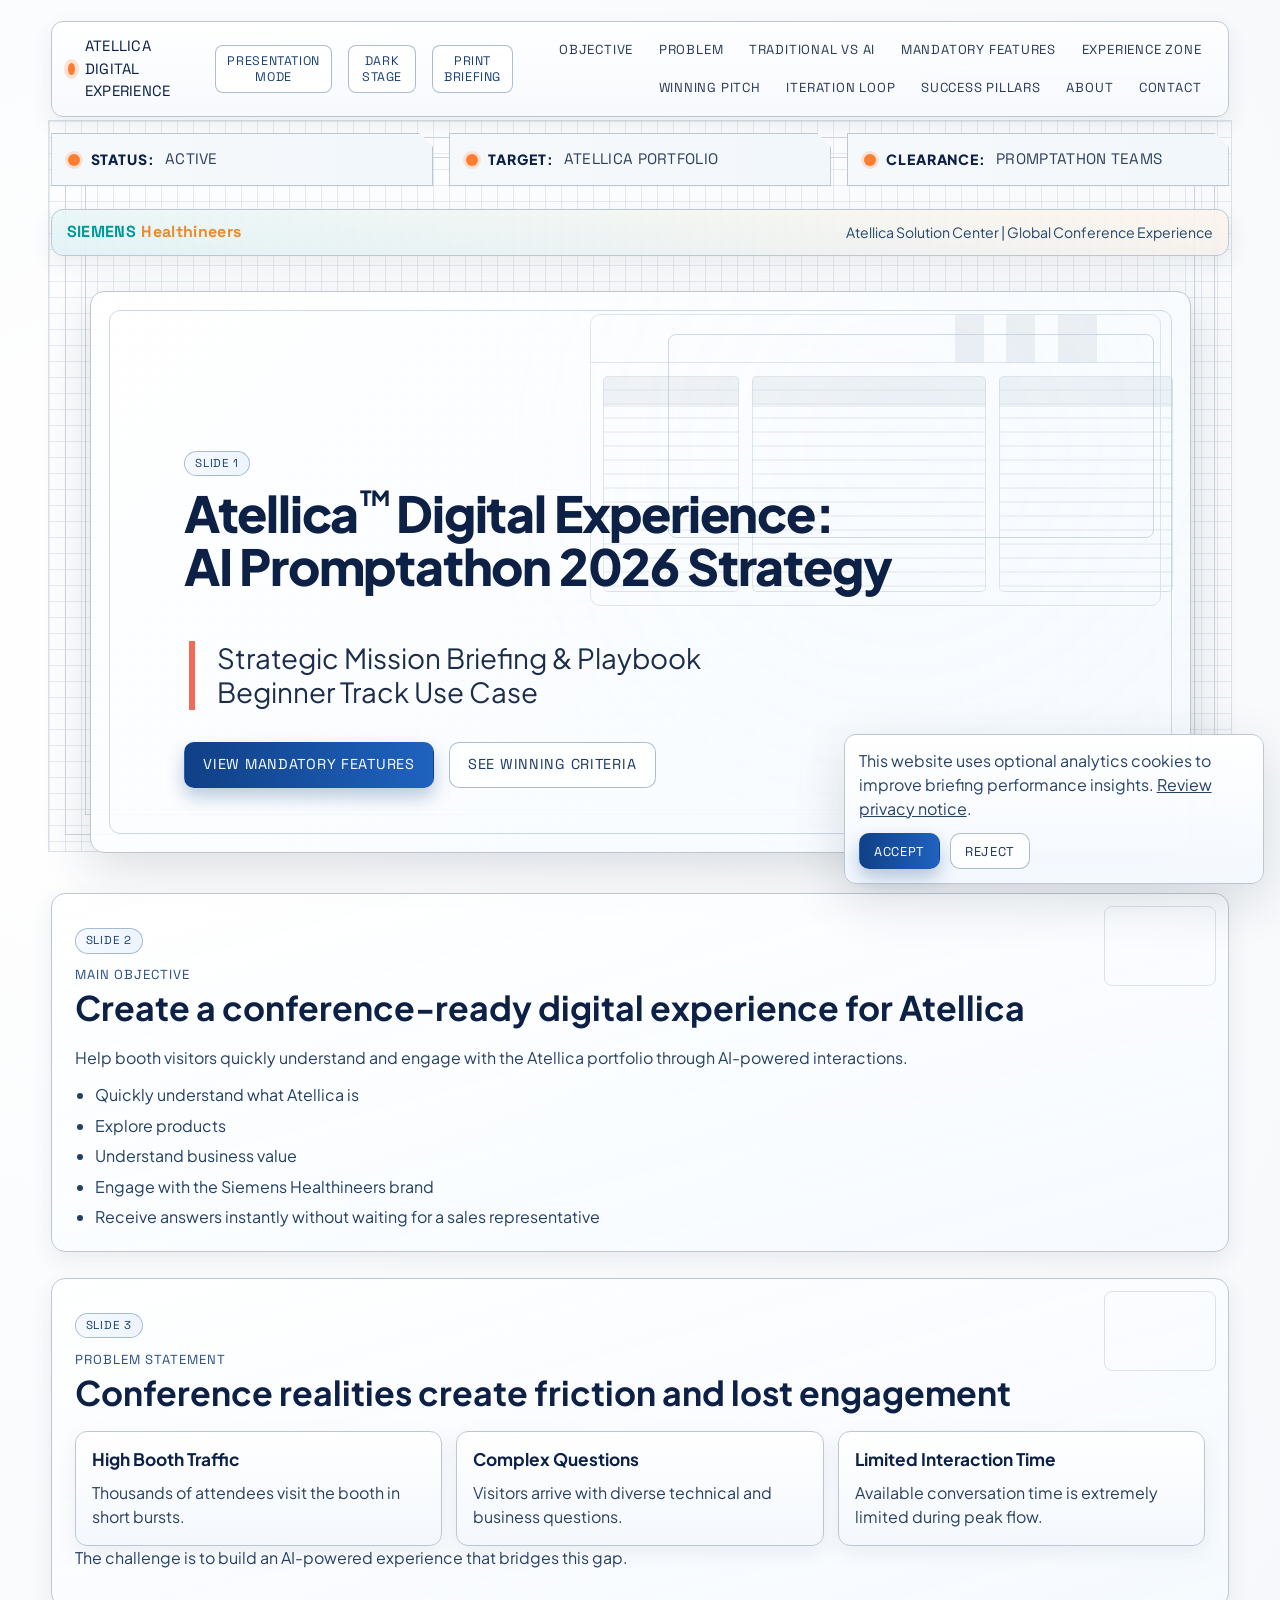
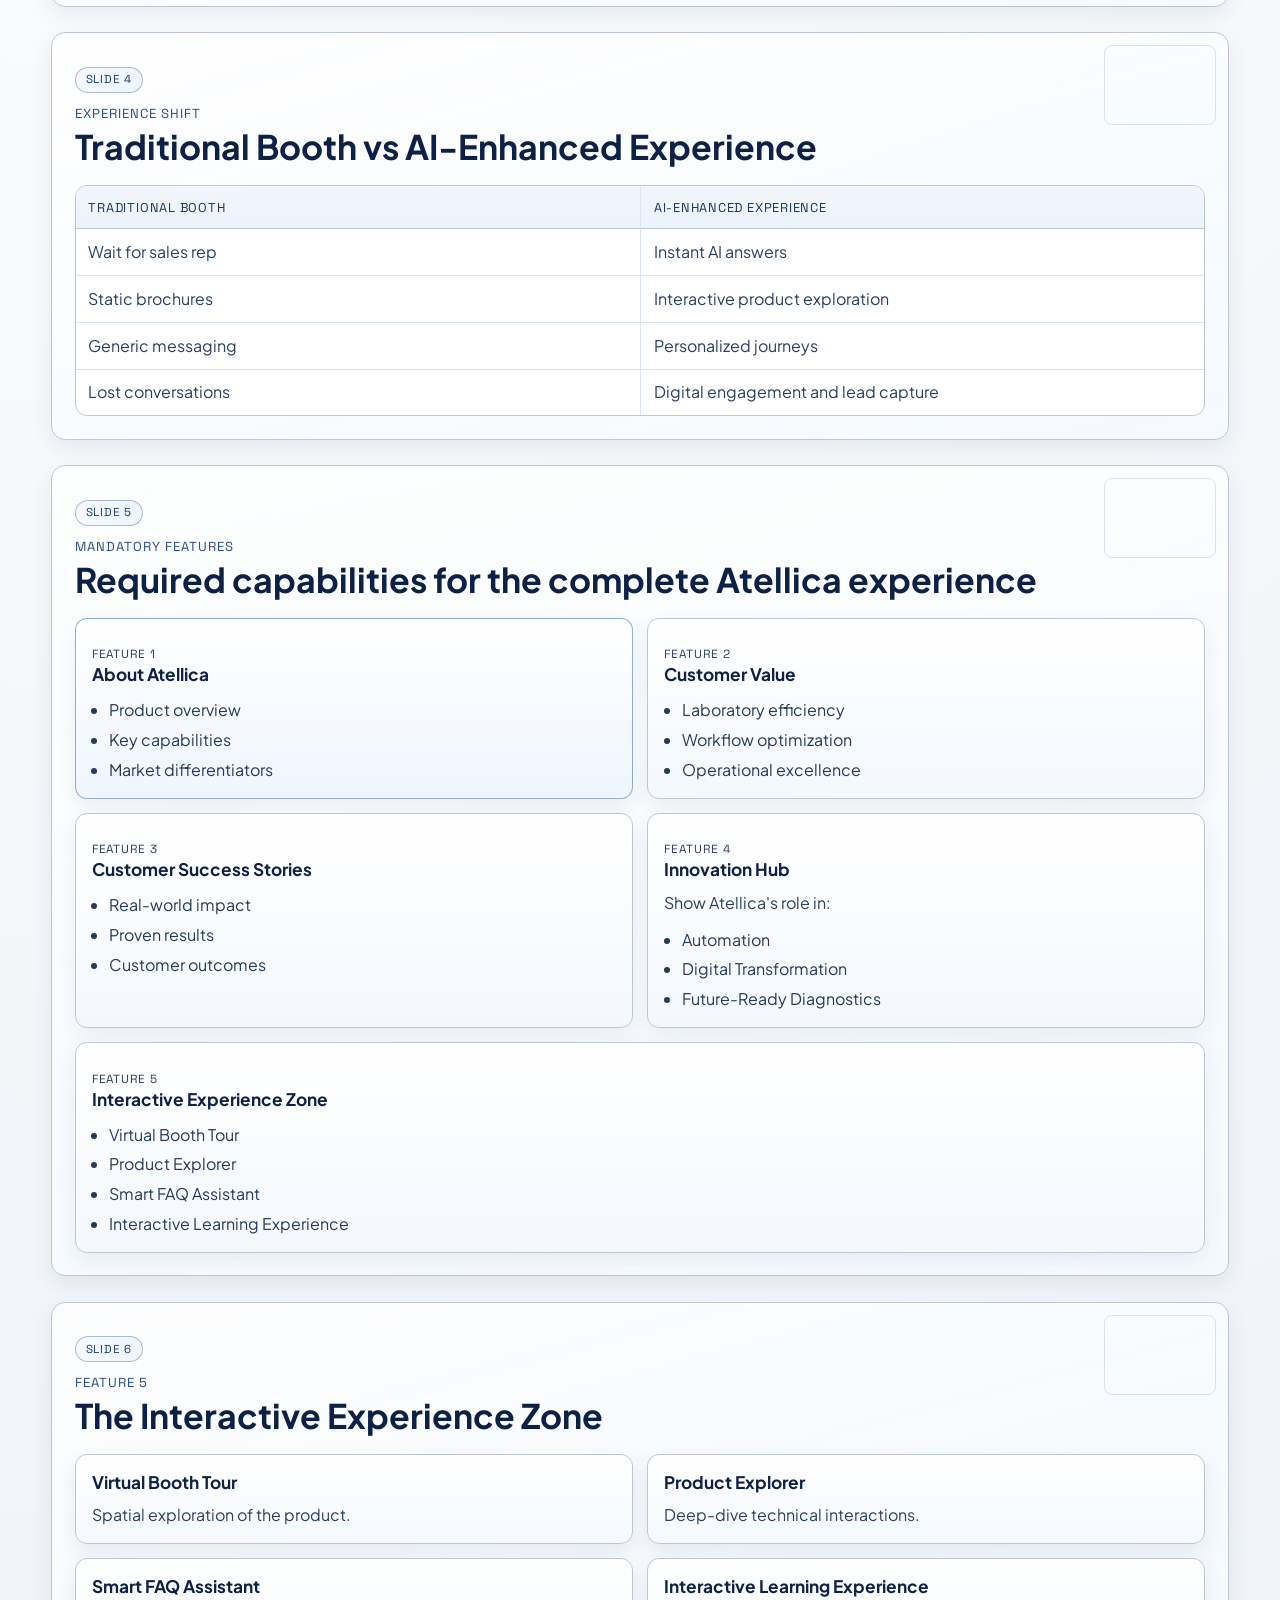
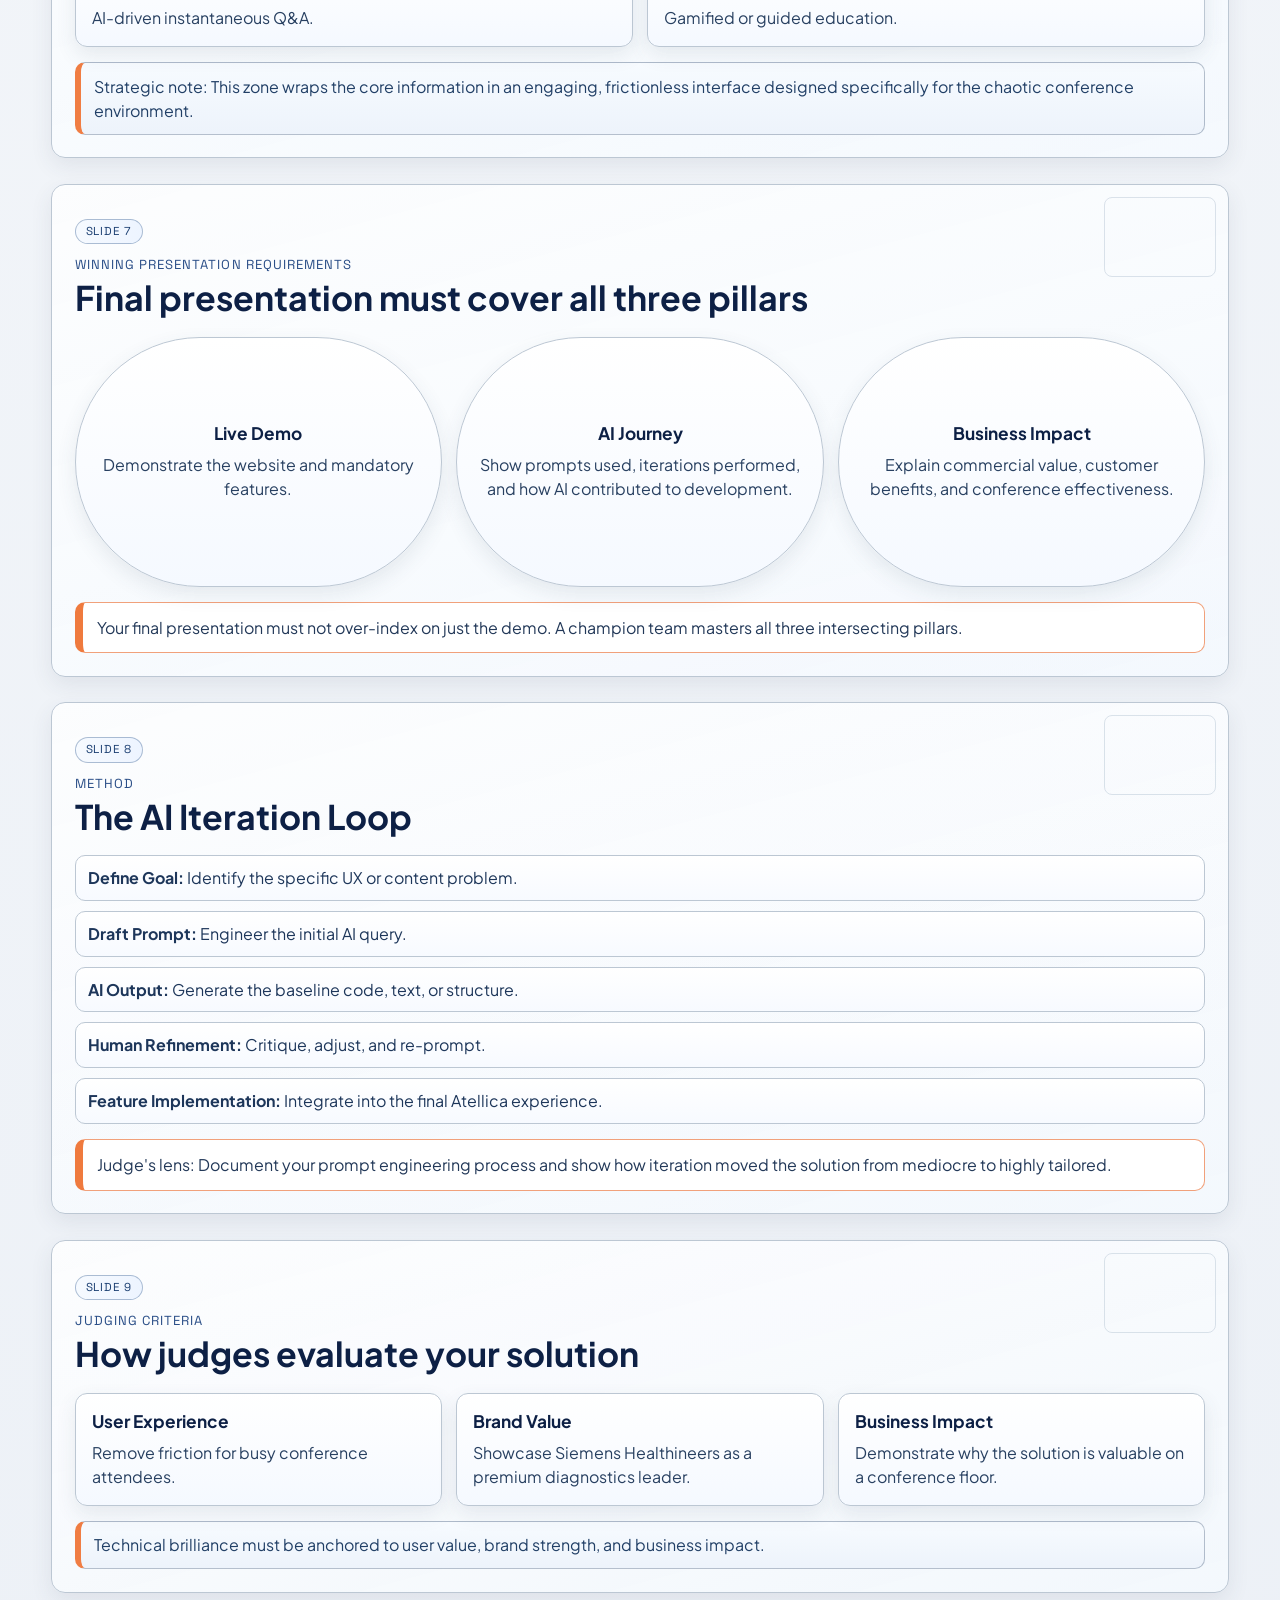
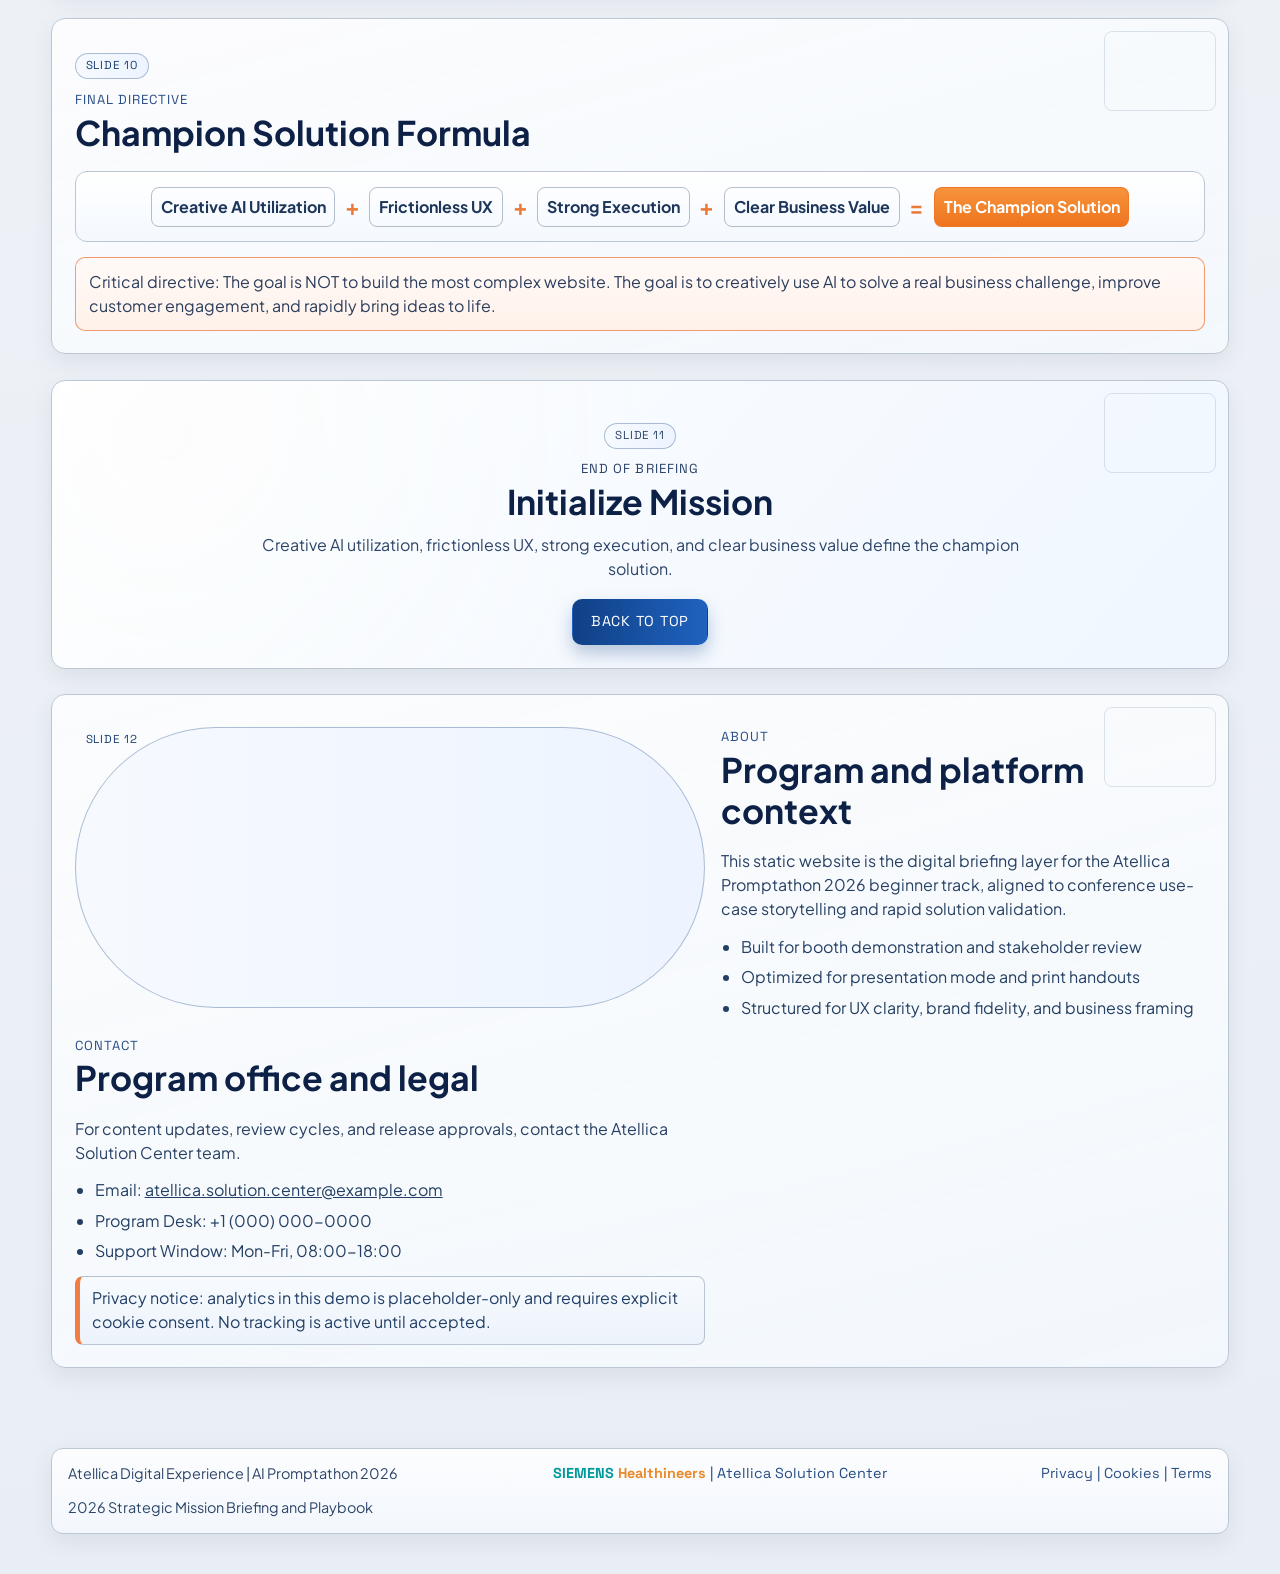
==== commit 91bb5f44: "Created one more solution" ====
--- a/AI Beginner/index.html
+++ b/AI Beginner/index.html
@@ -40,6 +40,8 @@
     <meta property="og:image" content="https://atellica-dx.example.com/social-preview.svg" />
     <meta name="twitter:image" content="https://atellica-dx.example.com/social-preview.svg" />
     <meta name="theme-color" content="#0d2045" />
+    <meta name="referrer" content="strict-origin-when-cross-origin" />
+    <meta name="format-detection" content="telephone=no" />
 
     <link rel="canonical" href="https://atellica-dx.example.com/" />
     <link rel="icon" type="image/svg+xml" href="favicon.svg" />
@@ -115,6 +117,9 @@
         <button id="theme-toggle" class="presentation-toggle" type="button" aria-pressed="false">
           Dark Stage
         </button>
+        <button id="print-briefing" class="presentation-toggle" type="button">
+          Print Briefing
+        </button>
         <nav id="site-nav" class="site-nav" aria-label="Primary navigation">
           <a href="#mission">Objective</a>
           <a href="#challenge">Problem</a>
@@ -124,6 +129,8 @@
           <a href="#winning-pitch">Winning Pitch</a>
           <a href="#iteration-loop">Iteration Loop</a>
           <a href="#success-pillars">Success Pillars</a>
+          <a href="#about-contact">About</a>
+          <a href="#about-contact">Contact</a>
         </nav>
       </div>
 
@@ -143,6 +150,14 @@
           <span class="chip-label">Clearance:</span>
           <span class="chip-value">Promptathon Teams</span>
         </div>
+      </div>
+
+      <div class="healthineers-ribbon" aria-label="Brand identity">
+        <p class="healthineers-name">
+          <span class="siemens-word">SIEMENS</span>
+          <span class="healthineers-word">Healthineers</span>
+        </p>
+        <p class="healthineers-context">Atellica Solution Center | Global Conference Experience</p>
       </div>
     </header>
 
@@ -429,13 +444,64 @@
         <p>Creative AI utilization, frictionless UX, strong execution, and clear business value define the champion solution.</p>
         <a class="btn btn-primary" href="#main-content">Back to Top</a>
       </section>
+
+      <section id="about-contact" class="section split enterprise" aria-labelledby="about-title" data-slide="Slide 12">
+        <p class="slide-label">Slide 12</p>
+        <article>
+          <div class="section-head">
+            <p class="eyebrow">About</p>
+            <h2 id="about-title">Program and platform context</h2>
+          </div>
+          <p class="lead-text">
+            This static website is the digital briefing layer for the Atellica Promptathon 2026 beginner track, aligned to conference use-case storytelling and rapid solution validation.
+          </p>
+          <ul class="objective-list">
+            <li>Built for booth demonstration and stakeholder review</li>
+            <li>Optimized for presentation mode and print handouts</li>
+            <li>Structured for UX clarity, brand fidelity, and business framing</li>
+          </ul>
+        </article>
+        <article>
+          <div class="section-head">
+            <p class="eyebrow">Contact</p>
+            <h2>Program office and legal</h2>
+          </div>
+          <p class="lead-text">For content updates, review cycles, and release approvals, contact the Atellica Solution Center team.</p>
+          <ul class="objective-list">
+            <li>Email: <a href="mailto:atellica.solution.center@example.com">atellica.solution.center@example.com</a></li>
+            <li>Program Desk: +1 (000) 000-0000</li>
+            <li>Support Window: Mon-Fri, 08:00-18:00</li>
+          </ul>
+          <p class="legal-note" id="privacy">
+            Privacy notice: analytics in this demo is placeholder-only and requires explicit cookie consent. No tracking is active until accepted.
+          </p>
+        </article>
+      </section>
     </main>
 
     <footer class="site-footer">
       <p>Atellica Digital Experience | AI Promptathon 2026</p>
-      <p class="brandline"><strong>Siemens Healthineers</strong> | Atellica Solution Center</p>
+      <p class="brandline">
+        <span class="siemens-word">SIEMENS</span>
+        <span class="healthineers-word">Healthineers</span>
+        <span>| Atellica Solution Center</span>
+      </p>
+      <p class="footer-links">
+        <a href="#privacy">Privacy</a> | <a href="#privacy">Cookies</a> | <a href="#privacy">Terms</a>
+      </p>
       <p><span id="year"></span> Strategic Mission Briefing and Playbook</p>
     </footer>
+
+    <aside id="cookie-banner" class="cookie-banner" role="dialog" aria-live="polite" aria-label="Cookie consent">
+      <p>
+        This website uses optional analytics cookies to improve briefing performance insights.
+        <a href="#privacy">Review privacy notice</a>.
+      </p>
+      <div class="cookie-actions">
+        <button id="cookie-accept" class="btn btn-primary" type="button">Accept</button>
+        <button id="cookie-reject" class="btn btn-ghost" type="button">Reject</button>
+      </div>
+    </aside>
 
     <script src="script.js"></script>
   </body>
--- a/AI Beginner/styles.css
+++ b/AI Beginner/styles.css
@@ -8,6 +8,9 @@
   --accent-orange: #ff7d31;
   --accent-red: #f36a57;
   --accent-blue: #1f4f95;
+  --siemens-teal: #009999;
+  --siemens-teal-deep: #007f7f;
+  --healthineers-orange: #e98a2b;
   --shadow: 0 16px 50px rgba(40, 56, 74, 0.16);
   --chip-shadow: 0 8px 22px rgba(55, 72, 94, 0.09);
 }
@@ -51,6 +54,13 @@
 
 a {
   color: inherit;
+}
+
+a:focus-visible,
+button:focus-visible,
+summary:focus-visible {
+  outline: 2px solid #ff8b45;
+  outline-offset: 2px;
 }
 
 .skip-link {
@@ -200,6 +210,48 @@
   animation: slideDown 680ms ease-out both;
 }
 
+.healthineers-ribbon {
+  margin: 0.35rem auto 0;
+  width: 100%;
+  border: 1px solid var(--line-strong);
+  border-radius: 12px;
+  background:
+    linear-gradient(90deg, rgba(0, 153, 153, 0.08), rgba(233, 138, 43, 0.08)),
+    linear-gradient(180deg, rgba(255, 255, 255, 0.9), rgba(245, 250, 255, 0.9));
+  box-shadow: var(--chip-shadow);
+  padding: 0.65rem 0.9rem;
+  display: flex;
+  align-items: center;
+  justify-content: space-between;
+  gap: 0.7rem;
+}
+
+.healthineers-name {
+  margin: 0;
+  display: inline-flex;
+  align-items: baseline;
+  gap: 0.35rem;
+  font-family: "Space Grotesk", sans-serif;
+  letter-spacing: 0.02em;
+}
+
+.siemens-word {
+  color: var(--siemens-teal);
+  font-weight: 700;
+  text-transform: uppercase;
+}
+
+.healthineers-word {
+  color: var(--healthineers-orange);
+  font-weight: 700;
+}
+
+.healthineers-context {
+  margin: 0;
+  color: #24476c;
+  font-size: 0.88rem;
+}
+
 .chip {
   display: flex;
   align-items: center;
@@ -216,6 +268,16 @@
 
 body.dark-stage .chip {
   background: linear-gradient(90deg, #122744, #10233d);
+}
+
+body.dark-stage .healthineers-ribbon {
+  background:
+    linear-gradient(90deg, rgba(0, 153, 153, 0.18), rgba(233, 138, 43, 0.18)),
+    linear-gradient(180deg, #11253f, #0f1f36);
+}
+
+body.dark-stage .healthineers-context {
+  color: #d2e0f6;
 }
 
 .dot {
@@ -466,6 +528,16 @@
   padding: 2rem 1.4rem 1.4rem;
   position: relative;
   overflow: hidden;
+}
+
+.enterprise .legal-note {
+  margin-top: 0.8rem;
+  border: 1px solid rgba(57, 80, 112, 0.3);
+  border-left: 5px solid #f07d43;
+  border-radius: 8px;
+  background: linear-gradient(180deg, #f7fbff, #edf3fb);
+  padding: 0.6rem 0.75rem;
+  color: #213f66;
 }
 
 body.dark-stage .section,
@@ -1011,6 +1083,65 @@
   color: #234b84;
 }
 
+.footer-links {
+  font-family: "Space Grotesk", sans-serif;
+  color: #2b4f84;
+}
+
+.footer-links a {
+  text-decoration: none;
+}
+
+.footer-links a:hover,
+.footer-links a:focus-visible {
+  text-decoration: underline;
+}
+
+.cookie-banner {
+  position: fixed;
+  right: 1rem;
+  bottom: 1rem;
+  width: min(420px, calc(100vw - 2rem));
+  border: 1px solid var(--line-strong);
+  border-radius: 12px;
+  background: linear-gradient(180deg, rgba(255, 255, 255, 0.96), rgba(243, 248, 254, 0.96));
+  box-shadow: var(--shadow);
+  padding: 0.85rem;
+  z-index: 30;
+}
+
+.cookie-banner p {
+  color: #264268;
+}
+
+.cookie-actions {
+  margin-top: 0.75rem;
+  display: flex;
+  gap: 0.6rem;
+}
+
+.cookie-actions .btn {
+  min-height: 2.3rem;
+  padding: 0.55rem 0.9rem;
+  font-size: 0.8rem;
+}
+
+.cookie-banner.hidden {
+  display: none;
+}
+
+body.dark-stage .enterprise .legal-note,
+body.dark-stage .cookie-banner {
+  background: linear-gradient(180deg, #10233e, #0d1d35);
+  color: #d2e0f6;
+}
+
+body.dark-stage .cookie-banner p,
+body.dark-stage .footer-links,
+body.dark-stage .footer-links a {
+  color: #d2e0f6;
+}
+
 @media print {
   @page {
     size: A4 portrait;
@@ -1028,8 +1159,10 @@
   .menu-toggle,
   #presentation-toggle,
   #theme-toggle,
+  #print-briefing,
   .site-nav,
   .chip-row,
+  .healthineers-ribbon,
   .hero-actions,
   .wireframe,
   .hero-card::before,
@@ -1281,6 +1414,12 @@
     border-radius: 7px;
   }
 
+  .healthineers-ribbon {
+    flex-direction: column;
+    align-items: flex-start;
+    gap: 0.25rem;
+  }
+
   .hero-card {
     margin-top: 1rem;
     min-height: 440px;
@@ -1313,6 +1452,17 @@
     width: 100%;
   }
 
+  .cookie-banner {
+    right: 0.5rem;
+    left: 0.5rem;
+    width: auto;
+    bottom: 0.5rem;
+  }
+
+  .cookie-actions {
+    flex-direction: column;
+  }
+
   .section {
     margin-top: 1rem;
     border-radius: 10px;
@@ -1348,3 +1498,11 @@
     left: 0.72rem;
   }
 }
+
+@media (prefers-reduced-motion: reduce) {
+  * {
+    animation: none !important;
+    transition: none !important;
+    scroll-behavior: auto !important;
+  }
+}
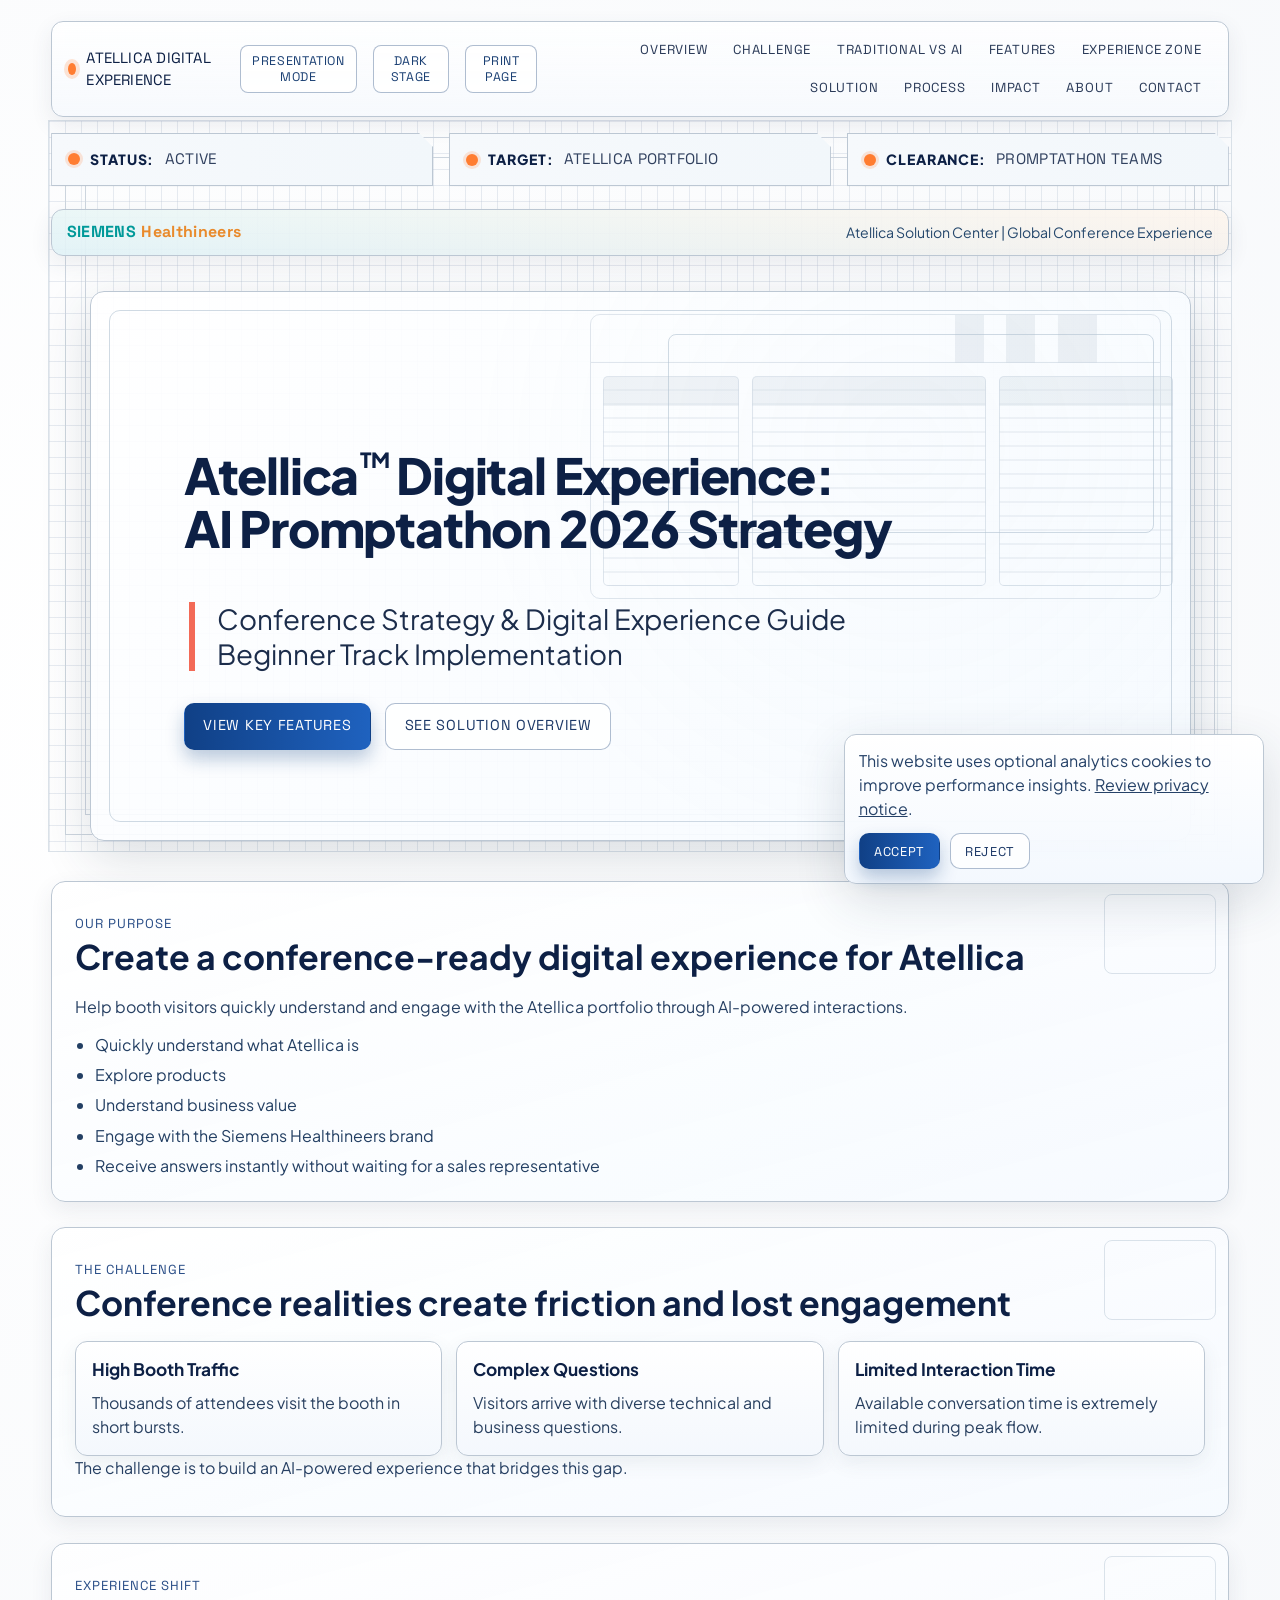
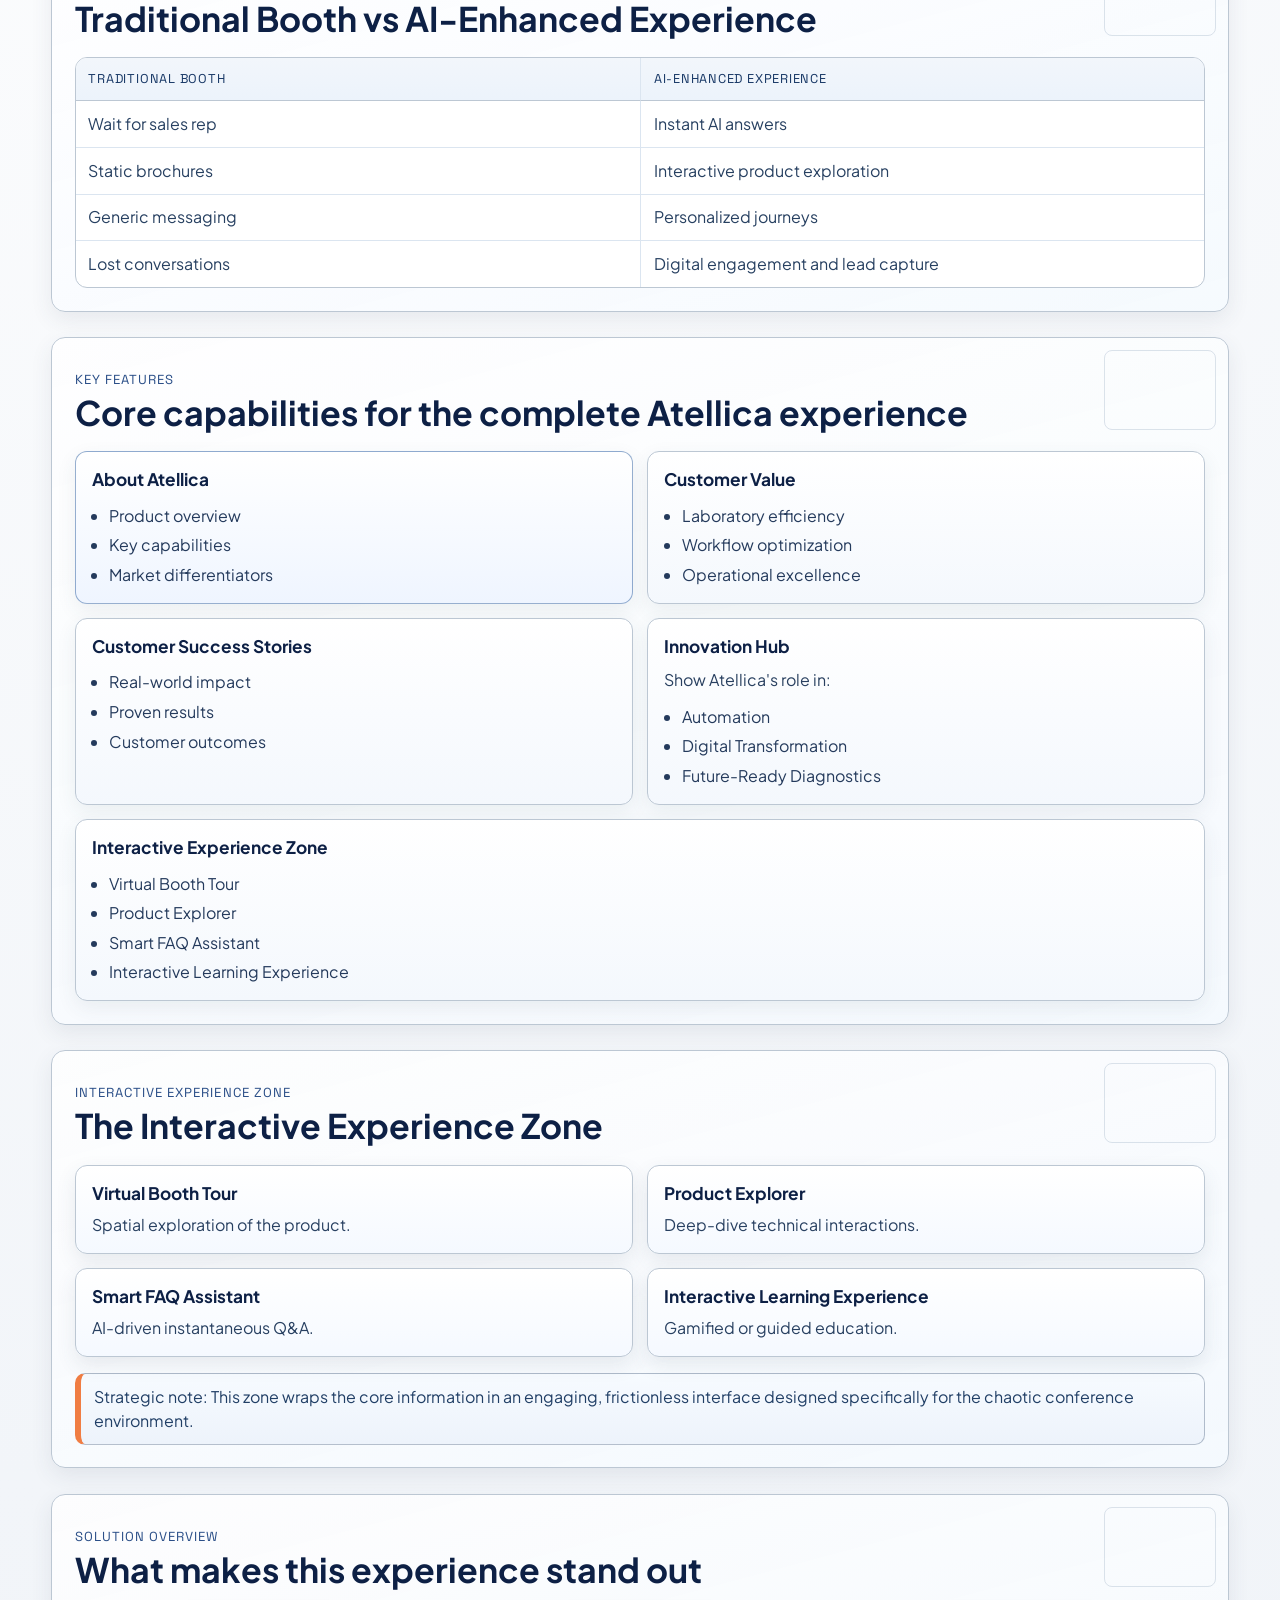
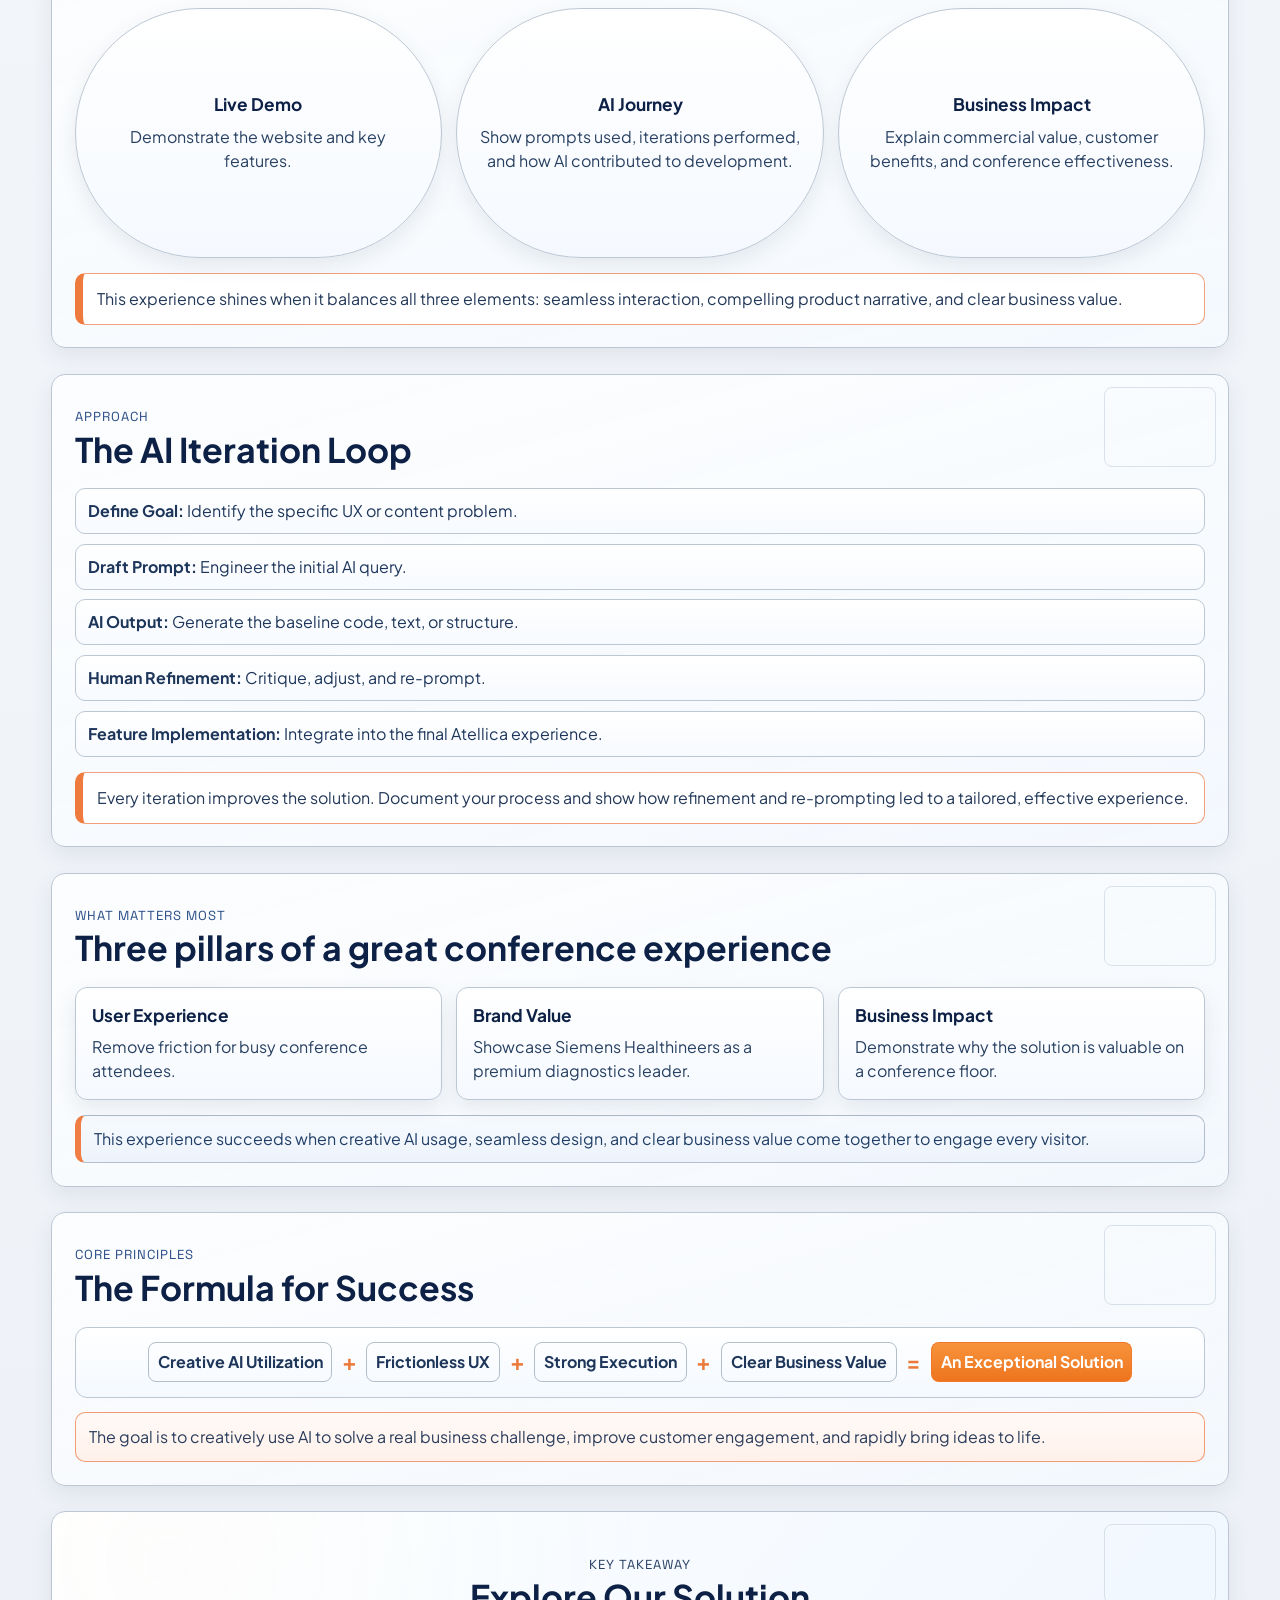
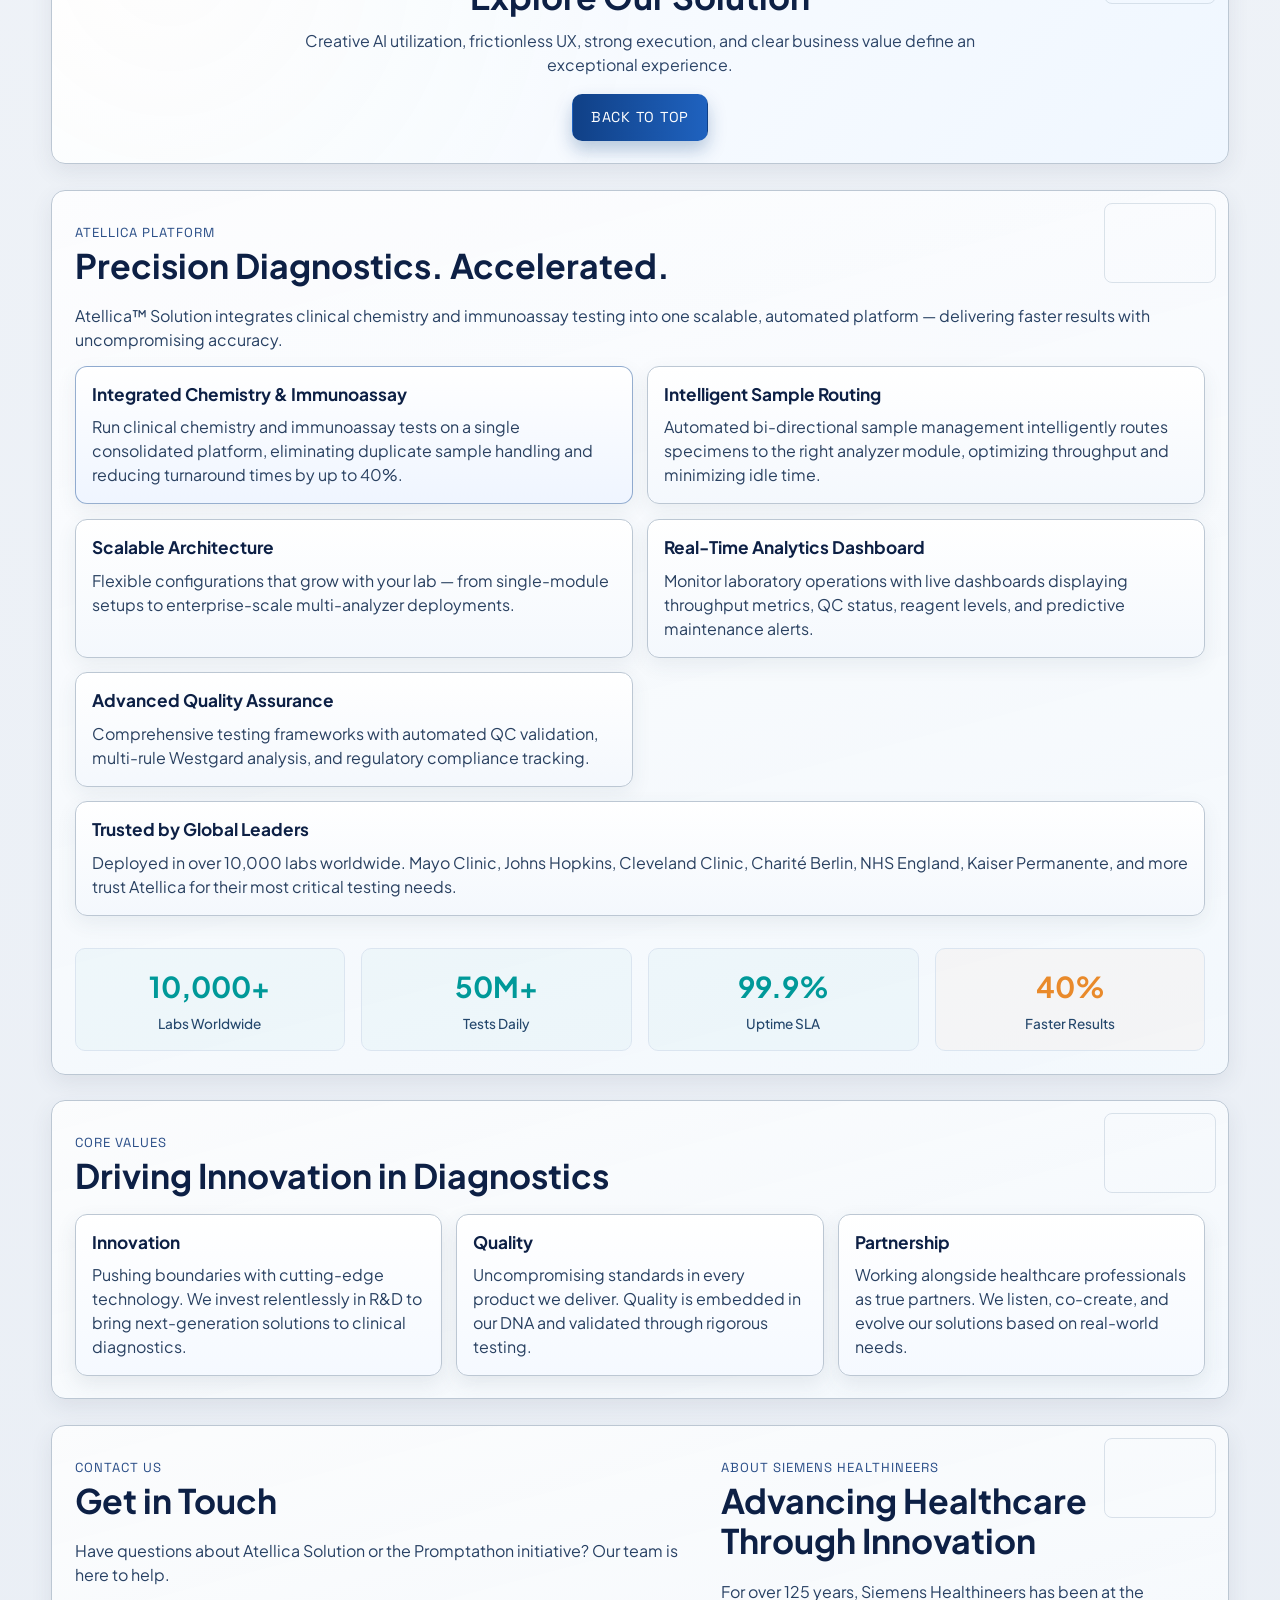
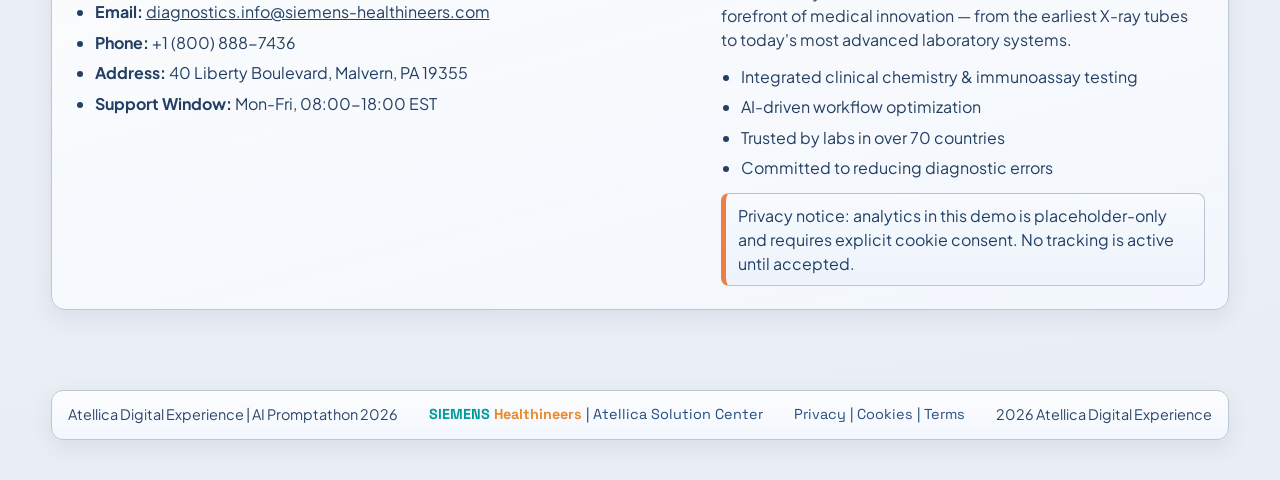
==== commit d7903f25: "Updated styes and removed slide name." ====
--- a/AI Beginner/index.html
+++ b/AI Beginner/index.html
@@ -6,11 +6,11 @@
     <title>Atellica Digital Experience: AI Promptathon 2026 Strategy</title>
     <meta
       name="description"
-      content="Strategic mission briefing and playbook for the Atellica Digital Experience AI Promptathon 2026 beginner track use case."
+      content="Discover how AI transforms the Atellica booth experience at the AI Promptathon 2026 conference."
     />
     <meta
       name="keywords"
-      content="Atellica, AI Promptathon, strategy, mission briefing, playbook, digital experience"
+      content="Atellica, AI Promptathon, digital experience, conference technology, AI solution"
     />
     <meta name="author" content="Atellica Digital Experience Team" />
     <meta name="robots" content="index, follow" />
@@ -23,7 +23,7 @@
     />
     <meta
       property="og:description"
-      content="Strategic mission briefing and playbook for the beginner track use case."
+      content="AI-powered digital experience for the Atellica booth at AI Promptathon 2026."
     />
     <meta property="og:site_name" content="Atellica Digital Experience" />
     <meta property="og:locale" content="en_US" />
@@ -35,7 +35,7 @@
     />
     <meta
       name="twitter:description"
-      content="Strategic mission briefing and playbook for the beginner track use case."
+      content="AI-powered digital experience for the Atellica booth at AI Promptathon 2026."
     />
     <meta property="og:image" content="https://atellica-dx.example.com/social-preview.svg" />
     <meta name="twitter:image" content="https://atellica-dx.example.com/social-preview.svg" />
@@ -67,7 +67,7 @@
             "@type": "WebPage",
             "@id": "https://atellica-dx.example.com/#webpage",
             "name": "Atellica Digital Experience: AI Promptathon 2026 Strategy",
-            "description": "Strategic mission briefing and playbook for the beginner track use case.",
+            "description": "AI-powered digital experience for the Atellica booth at AI Promptathon 2026.",
             "isPartOf": {
               "@id": "https://atellica-dx.example.com/#website"
             },
@@ -91,7 +91,7 @@
             "organizer": {
               "@id": "https://atellica-dx.example.com/#organization"
             },
-            "description": "Strategic mission briefing and playbook for the beginner track." 
+            "description": "AI-powered digital experience for the Atellica booth at AI Promptathon 2026." 
           }
         ]
       }
@@ -118,23 +118,23 @@
           Dark Stage
         </button>
         <button id="print-briefing" class="presentation-toggle" type="button">
-          Print Briefing
+          Print Page
         </button>
         <nav id="site-nav" class="site-nav" aria-label="Primary navigation">
-          <a href="#mission">Objective</a>
-          <a href="#challenge">Problem</a>
+          <a href="#mission">Overview</a>
+          <a href="#challenge">Challenge</a>
           <a href="#comparison">Traditional vs AI</a>
-          <a href="#features">Mandatory Features</a>
+          <a href="#features">Features</a>
           <a href="#zone">Experience Zone</a>
-          <a href="#winning-pitch">Winning Pitch</a>
-          <a href="#iteration-loop">Iteration Loop</a>
-          <a href="#success-pillars">Success Pillars</a>
+          <a href="#winning-pitch">Solution</a>
+          <a href="#iteration-loop">Process</a>
+          <a href="#success-pillars">Impact</a>
           <a href="#about-contact">About</a>
           <a href="#about-contact">Contact</a>
         </nav>
       </div>
 
-      <div class="chip-row" aria-label="Mission metadata">
+      <div class="chip-row" aria-label="Experience metadata">
         <div class="chip">
           <span class="dot" aria-hidden="true"></span>
           <span class="chip-label">Status:</span>
@@ -162,9 +162,8 @@
     </header>
 
     <main id="main-content" class="main-shell">
-      <section class="hero-wrap" aria-labelledby="hero-title" data-slide="Slide 1">
+      <section class="hero-wrap" aria-labelledby="hero-title">
         <div class="hero-card">
-          <p class="slide-label">Slide 1</p>
           <div class="wireframe" aria-hidden="true">
             <div class="wf-toolbar"></div>
             <div class="wf-columns">
@@ -181,22 +180,21 @@
           </h1>
 
           <p class="subhead">
-            Strategic Mission Briefing &amp; Playbook
+            Conference Strategy &amp; Digital Experience Guide
             <br />
-            Beginner Track Use Case
+            Beginner Track Implementation
           </p>
 
           <div class="hero-actions">
-            <a class="btn btn-primary" href="#features">View Mandatory Features</a>
-            <a class="btn btn-ghost" href="#winning-pitch">See Winning Criteria</a>
-          </div>
-        </div>
-      </section>
-
-      <section id="mission" class="section" aria-labelledby="mission-title" data-slide="Slide 2">
-        <p class="slide-label">Slide 2</p>
-        <div class="section-head">
-          <p class="eyebrow">Main Objective</p>
+            <a class="btn btn-primary" href="#features">View Key Features</a>
+            <a class="btn btn-ghost" href="#winning-pitch">See Solution Overview</a>
+          </div>
+        </div>
+      </section>
+
+      <section id="mission" class="section" aria-labelledby="mission-title">
+        <div class="section-head">
+          <p class="eyebrow">Our Purpose</p>
           <h2 id="mission-title">Create a conference-ready digital experience for Atellica</h2>
         </div>
         <p class="lead-text">Help booth visitors quickly understand and engage with the Atellica portfolio through AI-powered interactions.</p>
@@ -209,10 +207,9 @@
         </ul>
       </section>
 
-      <section id="challenge" class="section" aria-labelledby="challenge-title" data-slide="Slide 3">
-        <p class="slide-label">Slide 3</p>
-        <div class="section-head">
-          <p class="eyebrow">Problem Statement</p>
+      <section id="challenge" class="section" aria-labelledby="challenge-title">
+        <div class="section-head">
+          <p class="eyebrow">The Challenge</p>
           <h2 id="challenge-title">Conference realities create friction and lost engagement</h2>
         </div>
         <div class="card-grid mission-grid">
@@ -232,8 +229,7 @@
         <p class="lead-text">The challenge is to build an AI-powered experience that bridges this gap.</p>
       </section>
 
-      <section id="comparison" class="section" aria-labelledby="comparison-title" data-slide="Slide 4">
-        <p class="slide-label">Slide 4</p>
+      <section id="comparison" class="section" aria-labelledby="comparison-title">
         <div class="section-head">
           <p class="eyebrow">Experience Shift</p>
           <h2 id="comparison-title">Traditional Booth vs AI-Enhanced Experience</h2>
@@ -262,15 +258,13 @@
         </div>
       </section>
 
-      <section id="features" class="section" aria-labelledby="features-title" data-slide="Slide 5">
-        <p class="slide-label">Slide 5</p>
-        <div class="section-head">
-          <p class="eyebrow">Mandatory Features</p>
-          <h2 id="features-title">Required capabilities for the complete Atellica experience</h2>
+      <section id="features" class="section" aria-labelledby="features-title">
+        <div class="section-head">
+          <p class="eyebrow">Key Features</p>
+          <h2 id="features-title">Core capabilities for the complete Atellica experience</h2>
         </div>
         <div class="card-grid mandatory-grid">
           <article class="track-card featured mandatory-card">
-            <p class="track-tag">Feature 1</p>
             <h3>About Atellica</h3>
             <ul>
               <li>Product overview</li>
@@ -279,7 +273,6 @@
             </ul>
           </article>
           <article class="track-card mandatory-card">
-            <p class="track-tag">Feature 2</p>
             <h3>Customer Value</h3>
             <ul>
               <li>Laboratory efficiency</li>
@@ -288,7 +281,6 @@
             </ul>
           </article>
           <article class="track-card mandatory-card">
-            <p class="track-tag">Feature 3</p>
             <h3>Customer Success Stories</h3>
             <ul>
               <li>Real-world impact</li>
@@ -297,7 +289,6 @@
             </ul>
           </article>
           <article class="track-card mandatory-card">
-            <p class="track-tag">Feature 4</p>
             <h3>Innovation Hub</h3>
             <p>Show Atellica's role in:</p>
             <ul>
@@ -307,7 +298,6 @@
             </ul>
           </article>
           <article class="track-card mandatory-card mandatory-wide">
-            <p class="track-tag">Feature 5</p>
             <h3>Interactive Experience Zone</h3>
             <ul>
               <li>Virtual Booth Tour</li>
@@ -319,10 +309,9 @@
         </div>
       </section>
 
-      <section id="zone" class="section" aria-labelledby="zone-title" data-slide="Slide 6">
-        <p class="slide-label">Slide 6</p>
-        <div class="section-head">
-          <p class="eyebrow">Feature 5</p>
+      <section id="zone" class="section" aria-labelledby="zone-title">
+        <div class="section-head">
+          <p class="eyebrow">Interactive Experience Zone</p>
           <h2 id="zone-title">The Interactive Experience Zone</h2>
         </div>
         <div class="card-grid zone-grid">
@@ -349,16 +338,15 @@
         </p>
       </section>
 
-      <section id="winning-pitch" class="section" aria-labelledby="winning-title" data-slide="Slide 7">
-        <p class="slide-label">Slide 7</p>
-        <div class="section-head">
-          <p class="eyebrow">Winning Presentation Requirements</p>
-          <h2 id="winning-title">Final presentation must cover all three pillars</h2>
+      <section id="winning-pitch" class="section" aria-labelledby="winning-title">
+        <div class="section-head">
+          <p class="eyebrow">Solution Overview</p>
+          <h2 id="winning-title">What makes this experience stand out</h2>
         </div>
         <div class="pillars-grid">
           <article class="pillar-card">
             <h3>Live Demo</h3>
-            <p>Demonstrate the website and mandatory features.</p>
+            <p>Demonstrate the website and key features.</p>
           </article>
           <article class="pillar-card">
             <h3>AI Journey</h3>
@@ -369,15 +357,14 @@
             <p>Explain commercial value, customer benefits, and conference effectiveness.</p>
           </article>
         </div>
-        <aside class="judge-lens" aria-label="Judge lens">
-          Your final presentation must not over-index on just the demo. A champion team masters all three intersecting pillars.
+        <aside class="judge-lens" aria-label="Key insight">
+          This experience shines when it balances all three elements: seamless interaction, compelling product narrative, and clear business value.
         </aside>
       </section>
 
-      <section id="iteration-loop" class="section" aria-labelledby="loop-title" data-slide="Slide 8">
-        <p class="slide-label">Slide 8</p>
-        <div class="section-head">
-          <p class="eyebrow">Method</p>
+      <section id="iteration-loop" class="section" aria-labelledby="loop-title">
+        <div class="section-head">
+          <p class="eyebrow">Approach</p>
           <h2 id="loop-title">The AI Iteration Loop</h2>
         </div>
         <ol class="loop-list">
@@ -387,16 +374,15 @@
           <li><strong>Human Refinement:</strong> Critique, adjust, and re-prompt.</li>
           <li><strong>Feature Implementation:</strong> Integrate into the final Atellica experience.</li>
         </ol>
-        <aside class="judge-lens" aria-label="Judge expectation">
-          Judge's lens: Document your prompt engineering process and show how iteration moved the solution from mediocre to highly tailored.
+        <aside class="judge-lens" aria-label="Best practice">
+          Every iteration improves the solution. Document your process and show how refinement and re-prompting led to a tailored, effective experience.
         </aside>
       </section>
 
-      <section id="success-pillars" class="section" aria-labelledby="success-title" data-slide="Slide 9">
-        <p class="slide-label">Slide 9</p>
-        <div class="section-head">
-          <p class="eyebrow">Judging Criteria</p>
-          <h2 id="success-title">How judges evaluate your solution</h2>
+      <section id="success-pillars" class="section" aria-labelledby="success-title">
+        <div class="section-head">
+          <p class="eyebrow">What Matters Most</p>
+          <h2 id="success-title">Three pillars of a great conference experience</h2>
         </div>
         <div class="card-grid success-grid">
           <article class="success-card">
@@ -412,14 +398,13 @@
             <p>Demonstrate why the solution is valuable on a conference floor.</p>
           </article>
         </div>
-        <p class="strategic-note">Technical brilliance must be anchored to user value, brand strength, and business impact.</p>
-      </section>
-
-      <section class="section" aria-labelledby="champion-title" data-slide="Slide 10">
-        <p class="slide-label">Slide 10</p>
-        <div class="section-head">
-          <p class="eyebrow">Final Directive</p>
-          <h2 id="champion-title">Champion Solution Formula</h2>
+        <p class="strategic-note">This experience succeeds when creative AI usage, seamless design, and clear business value come together to engage every visitor.</p>
+      </section>
+
+      <section class="section" aria-labelledby="champion-title">
+        <div class="section-head">
+          <p class="eyebrow">Core Principles</p>
+          <h2 id="champion-title">The Formula for Success</h2>
         </div>
         <div class="formula">
           <span>Creative AI Utilization</span>
@@ -430,47 +415,118 @@
           <span class="operator">+</span>
           <span>Clear Business Value</span>
           <span class="operator">=</span>
-          <span class="champion">The Champion Solution</span>
+          <span class="champion">An Exceptional Solution</span>
         </div>
         <p class="critical-directive">
-          Critical directive: The goal is NOT to build the most complex website. The goal is to creatively use AI to solve a real business challenge, improve customer engagement, and rapidly bring ideas to life.
+          The goal is to creatively use AI to solve a real business challenge, improve customer engagement, and rapidly bring ideas to life.
         </p>
       </section>
 
-      <section class="section cta" aria-labelledby="cta-title" data-slide="Slide 11">
-        <p class="slide-label">Slide 11</p>
-        <p class="eyebrow">End Of Briefing</p>
-        <h2 id="cta-title">Initialize Mission</h2>
-        <p>Creative AI utilization, frictionless UX, strong execution, and clear business value define the champion solution.</p>
+      <section class="section cta" aria-labelledby="cta-title">
+        <p class="eyebrow">Key Takeaway</p>
+        <h2 id="cta-title">Explore Our Solution</h2>
+        <p>Creative AI utilization, frictionless UX, strong execution, and clear business value define an exceptional experience.</p>
         <a class="btn btn-primary" href="#main-content">Back to Top</a>
       </section>
 
-      <section id="about-contact" class="section split enterprise" aria-labelledby="about-title" data-slide="Slide 12">
-        <p class="slide-label">Slide 12</p>
+      <section class="section" aria-labelledby="platform-title">
+        <div class="section-head">
+          <p class="eyebrow">Atellica Platform</p>
+          <h2 id="platform-title">Precision Diagnostics. Accelerated.</h2>
+        </div>
+        <p class="lead-text">Atellica™ Solution integrates clinical chemistry and immunoassay testing into one scalable, automated platform — delivering faster results with uncompromising accuracy.</p>
+        <div class="card-grid mandatory-grid">
+          <article class="track-card featured mandatory-card">
+            <h3>Integrated Chemistry &amp; Immunoassay</h3>
+            <p>Run clinical chemistry and immunoassay tests on a single consolidated platform, eliminating duplicate sample handling and reducing turnaround times by up to 40%.</p>
+          </article>
+          <article class="track-card mandatory-card">
+            <h3>Intelligent Sample Routing</h3>
+            <p>Automated bi-directional sample management intelligently routes specimens to the right analyzer module, optimizing throughput and minimizing idle time.</p>
+          </article>
+          <article class="track-card mandatory-card">
+            <h3>Scalable Architecture</h3>
+            <p>Flexible configurations that grow with your lab — from single-module setups to enterprise-scale multi-analyzer deployments.</p>
+          </article>
+          <article class="track-card mandatory-card">
+            <h3>Real-Time Analytics Dashboard</h3>
+            <p>Monitor laboratory operations with live dashboards displaying throughput metrics, QC status, reagent levels, and predictive maintenance alerts.</p>
+          </article>
+          <article class="track-card mandatory-card">
+            <h3>Advanced Quality Assurance</h3>
+            <p>Comprehensive testing frameworks with automated QC validation, multi-rule Westgard analysis, and regulatory compliance tracking.</p>
+          </article>
+          <article class="track-card mandatory-card mandatory-wide">
+            <h3>Trusted by Global Leaders</h3>
+            <p>Deployed in over 10,000 labs worldwide. Mayo Clinic, Johns Hopkins, Cleveland Clinic, Charité Berlin, NHS England, Kaiser Permanente, and more trust Atellica for their most critical testing needs.</p>
+          </article>
+        </div>
+        <div class="platform-stats" style="margin-top: 2rem; display: grid; grid-template-columns: repeat(auto-fit, minmax(180px, 1fr)); gap: 1rem;">
+          <div style="border: 1px solid #dbe5f0; border-radius: 10px; padding: 1rem; text-align: center;">
+            <div style="font-size: 1.8rem; font-weight: 700; color: #009999; margin-bottom: 0.35rem;">10,000+</div>
+            <div style="font-size: 0.85rem; color: #24476c;">Labs Worldwide</div>
+          </div>
+          <div style="border: 1px solid #dbe5f0; border-radius: 10px; padding: 1rem; text-align: center;">
+            <div style="font-size: 1.8rem; font-weight: 700; color: #009999; margin-bottom: 0.35rem;">50M+</div>
+            <div style="font-size: 0.85rem; color: #24476c;">Tests Daily</div>
+          </div>
+          <div style="border: 1px solid #dbe5f0; border-radius: 10px; padding: 1rem; text-align: center;">
+            <div style="font-size: 1.8rem; font-weight: 700; color: #009999; margin-bottom: 0.35rem;">99.9%</div>
+            <div style="font-size: 0.85rem; color: #24476c;">Uptime SLA</div>
+          </div>
+          <div style="border: 1px solid #dbe5f0; border-radius: 10px; padding: 1rem; text-align: center;">
+            <div style="font-size: 1.8rem; font-weight: 700; color: #e98a2b; margin-bottom: 0.35rem;">40%</div>
+            <div style="font-size: 0.85rem; color: #24476c;">Faster Results</div>
+          </div>
+        </div>
+      </section>
+
+      <section class="section" aria-labelledby="values-title">
+        <div class="section-head">
+          <p class="eyebrow">Core Values</p>
+          <h2 id="values-title">Driving Innovation in Diagnostics</h2>
+        </div>
+        <div class="card-grid success-grid">
+          <article class="success-card">
+            <h3>Innovation</h3>
+            <p>Pushing boundaries with cutting-edge technology. We invest relentlessly in R&amp;D to bring next-generation solutions to clinical diagnostics.</p>
+          </article>
+          <article class="success-card">
+            <h3>Quality</h3>
+            <p>Uncompromising standards in every product we deliver. Quality is embedded in our DNA and validated through rigorous testing.</p>
+          </article>
+          <article class="success-card">
+            <h3>Partnership</h3>
+            <p>Working alongside healthcare professionals as true partners. We listen, co-create, and evolve our solutions based on real-world needs.</p>
+          </article>
+        </div>
+      </section>
+
+      <section id="about-contact" class="section split enterprise" aria-labelledby="contact-title">
         <article>
           <div class="section-head">
-            <p class="eyebrow">About</p>
-            <h2 id="about-title">Program and platform context</h2>
-          </div>
-          <p class="lead-text">
-            This static website is the digital briefing layer for the Atellica Promptathon 2026 beginner track, aligned to conference use-case storytelling and rapid solution validation.
-          </p>
+            <p class="eyebrow">Contact Us</p>
+            <h2 id="contact-title">Get in Touch</h2>
+          </div>
+          <p class="lead-text">Have questions about Atellica Solution or the Promptathon initiative? Our team is here to help.</p>
           <ul class="objective-list">
-            <li>Built for booth demonstration and stakeholder review</li>
-            <li>Optimized for presentation mode and print handouts</li>
-            <li>Structured for UX clarity, brand fidelity, and business framing</li>
+            <li><strong>Email:</strong> <a href="mailto:diagnostics.info@siemens-healthineers.com">diagnostics.info@siemens-healthineers.com</a></li>
+            <li><strong>Phone:</strong> +1 (800) 888-7436</li>
+            <li><strong>Address:</strong> 40 Liberty Boulevard, Malvern, PA 19355</li>
+            <li><strong>Support Window:</strong> Mon-Fri, 08:00-18:00 EST</li>
           </ul>
         </article>
         <article>
           <div class="section-head">
-            <p class="eyebrow">Contact</p>
-            <h2>Program office and legal</h2>
-          </div>
-          <p class="lead-text">For content updates, review cycles, and release approvals, contact the Atellica Solution Center team.</p>
+            <p class="eyebrow">About Siemens Healthineers</p>
+            <h2>Advancing Healthcare Through Innovation</h2>
+          </div>
+          <p class="lead-text">For over 125 years, Siemens Healthineers has been at the forefront of medical innovation — from the earliest X-ray tubes to today's most advanced laboratory systems.</p>
           <ul class="objective-list">
-            <li>Email: <a href="mailto:atellica.solution.center@example.com">atellica.solution.center@example.com</a></li>
-            <li>Program Desk: +1 (000) 000-0000</li>
-            <li>Support Window: Mon-Fri, 08:00-18:00</li>
+            <li>Integrated clinical chemistry &amp; immunoassay testing</li>
+            <li>AI-driven workflow optimization</li>
+            <li>Trusted by labs in over 70 countries</li>
+            <li>Committed to reducing diagnostic errors</li>
           </ul>
           <p class="legal-note" id="privacy">
             Privacy notice: analytics in this demo is placeholder-only and requires explicit cookie consent. No tracking is active until accepted.
@@ -489,12 +545,12 @@
       <p class="footer-links">
         <a href="#privacy">Privacy</a> | <a href="#privacy">Cookies</a> | <a href="#privacy">Terms</a>
       </p>
-      <p><span id="year"></span> Strategic Mission Briefing and Playbook</p>
+      <p><span id="year"></span> Atellica Digital Experience</p>
     </footer>
 
     <aside id="cookie-banner" class="cookie-banner" role="dialog" aria-live="polite" aria-label="Cookie consent">
       <p>
-        This website uses optional analytics cookies to improve briefing performance insights.
+        This website uses optional analytics cookies to improve performance insights.
         <a href="#privacy">Review privacy notice</a>.
       </p>
       <div class="cookie-actions">
@@ -506,3 +562,4 @@
     <script src="script.js"></script>
   </body>
 </html>
+
--- a/AI Beginner/styles.css
+++ b/AI Beginner/styles.css
@@ -359,26 +359,6 @@
   background:
     linear-gradient(135deg, rgba(12, 27, 50, 0.92), rgba(10, 22, 41, 0.92)),
     radial-gradient(circle at 74% 28%, rgba(42, 79, 133, 0.3), transparent 48%);
-}
-
-.slide-label {
-  display: inline-block;
-  margin: 0 0 0.7rem;
-  border: 1px solid rgba(33, 74, 130, 0.35);
-  background: linear-gradient(90deg, #f6faff, #edf4ff);
-  color: #1a3e71;
-  border-radius: 999px;
-  padding: 0.2rem 0.62rem;
-  font-family: "Space Grotesk", sans-serif;
-  font-size: 0.72rem;
-  text-transform: uppercase;
-  letter-spacing: 0.08em;
-}
-
-body.dark-stage .slide-label {
-  background: linear-gradient(90deg, #12325e, #183d70);
-  color: #e8f1ff;
-  border-color: rgba(141, 183, 238, 0.35);
 }
 
 .hero-card::before,
@@ -1189,14 +1169,6 @@
     min-height: 0 !important;
   }
 
-  .slide-label {
-    border: 1px solid #8ea6c3;
-    color: #153768;
-    background: #f4f7fb;
-    margin-bottom: 2mm;
-    font-size: 8.5pt;
-  }
-
   h1 {
     font-size: 20pt;
     line-height: 1.15;
@@ -1368,6 +1340,77 @@
   }
 }
 
+/* ========== PLATFORM STATS & VALUES STYLING ========== */
+.platform-stats {
+  margin-top: 2rem;
+  display: grid;
+  grid-template-columns: repeat(auto-fit, minmax(180px, 1fr));
+  gap: 1rem;
+}
+
+.platform-stats > div {
+  border: 1px solid var(--line);
+  border-radius: 10px;
+  padding: 1.5rem 1rem;
+  text-align: center;
+  background: rgba(0, 153, 153, 0.03);
+  transition: all 0.3s ease;
+}
+
+.platform-stats > div:hover {
+  border-color: var(--siemens-teal);
+  background: rgba(0, 153, 153, 0.08);
+  box-shadow: var(--chip-shadow);
+}
+
+.platform-stats > div:nth-child(4) {
+  background: rgba(233, 138, 43, 0.03);
+}
+
+.platform-stats > div:nth-child(4):hover {
+  border-color: var(--healthineers-orange);
+  background: rgba(233, 138, 43, 0.08);
+}
+
+.platform-stats > div > div:first-child {
+  font-size: 1.8rem;
+  font-weight: 700;
+  margin-bottom: 0.35rem;
+}
+
+.platform-stats > div:nth-child(1) > div:first-child,
+.platform-stats > div:nth-child(2) > div:first-child,
+.platform-stats > div:nth-child(3) > div:first-child {
+  color: var(--siemens-teal);
+}
+
+.platform-stats > div:nth-child(4) > div:first-child {
+  color: var(--healthineers-orange);
+}
+
+.platform-stats > div > div:last-child {
+  font-size: 0.85rem;
+  color: var(--ink-muted);
+  font-weight: 500;
+}
+
+/* Responsive adjustment for platform stats */
+@media (max-width: 1024px) {
+  .platform-stats {
+    grid-template-columns: repeat(2, 1fr);
+  }
+}
+
+@media (max-width: 640px) {
+  .platform-stats {
+    grid-template-columns: 1fr;
+  }
+
+  .platform-stats > div {
+    padding: 1.2rem 0.8rem;
+  }
+}
+
 @media (max-width: 640px) {
   .page-bg {
     inset: 5rem 0.8rem 0.8rem;
@@ -1506,3 +1549,4 @@
     scroll-behavior: auto !important;
   }
 }
+
